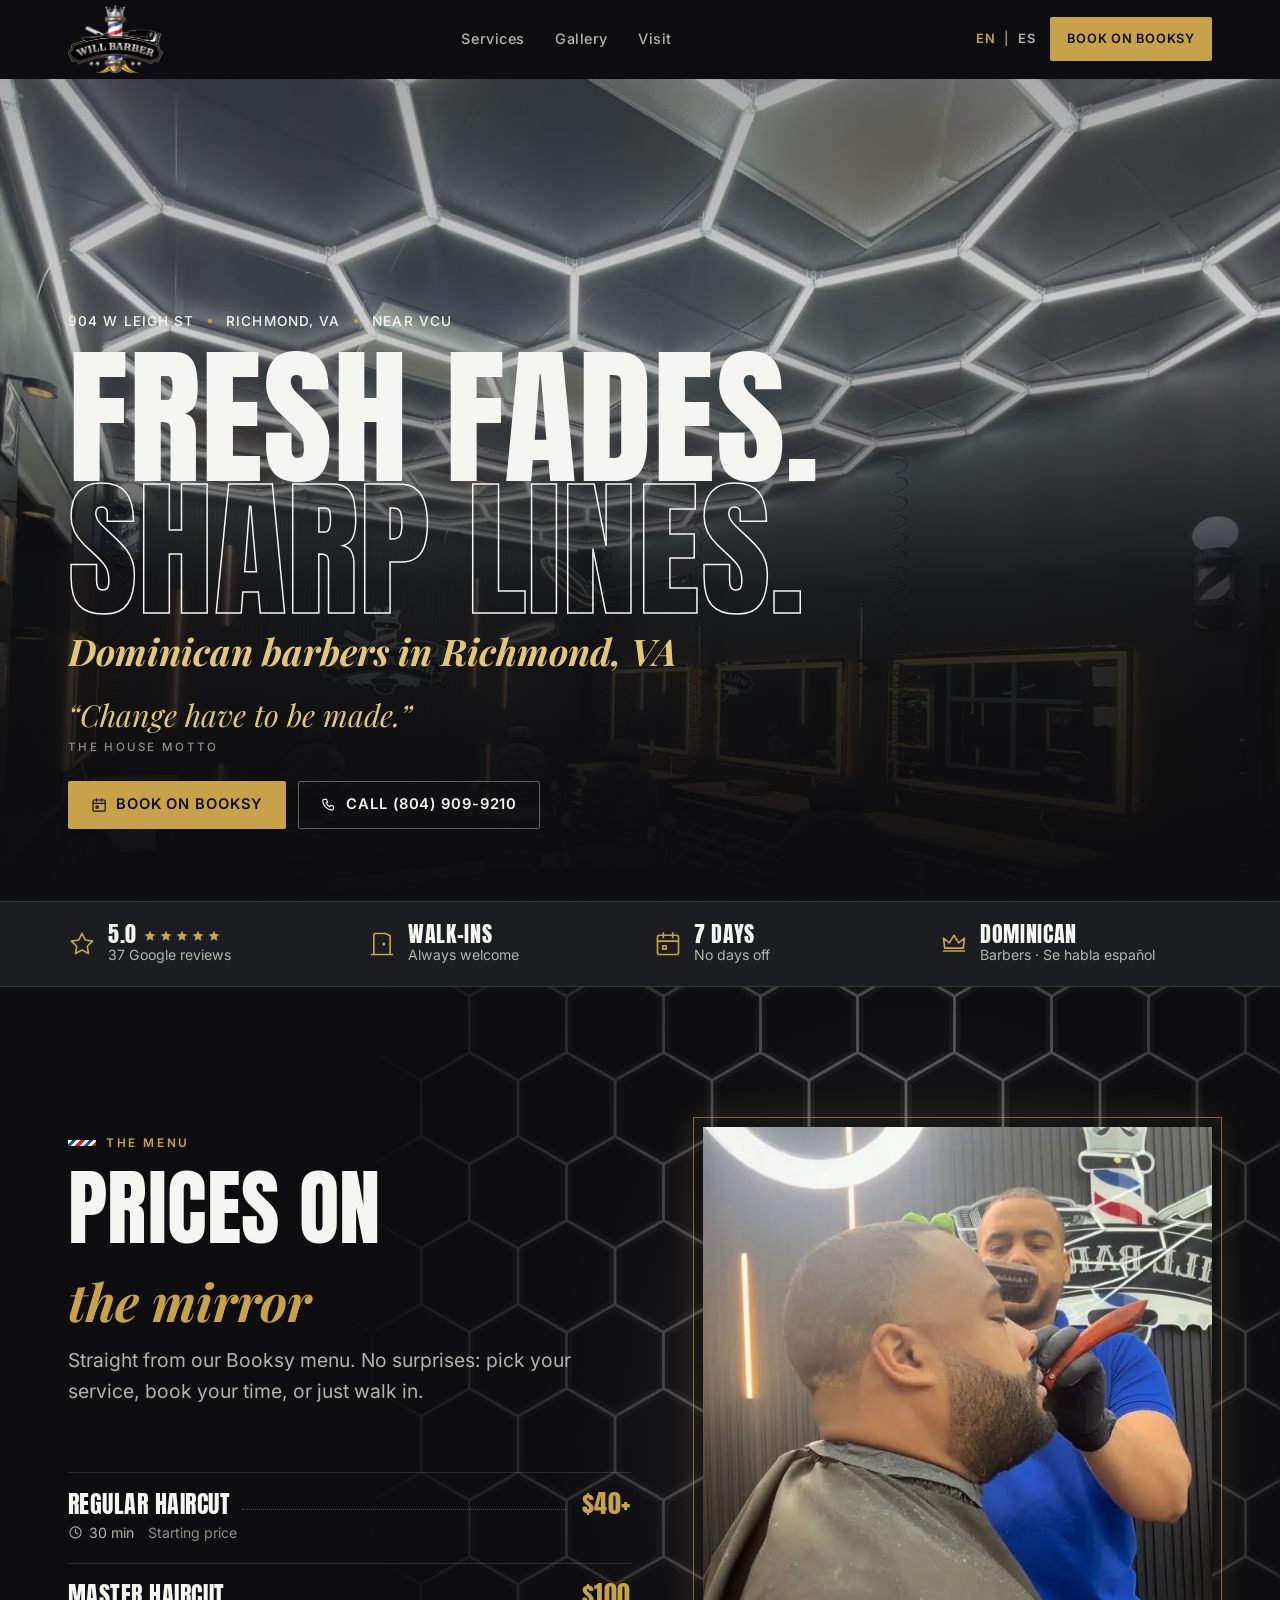
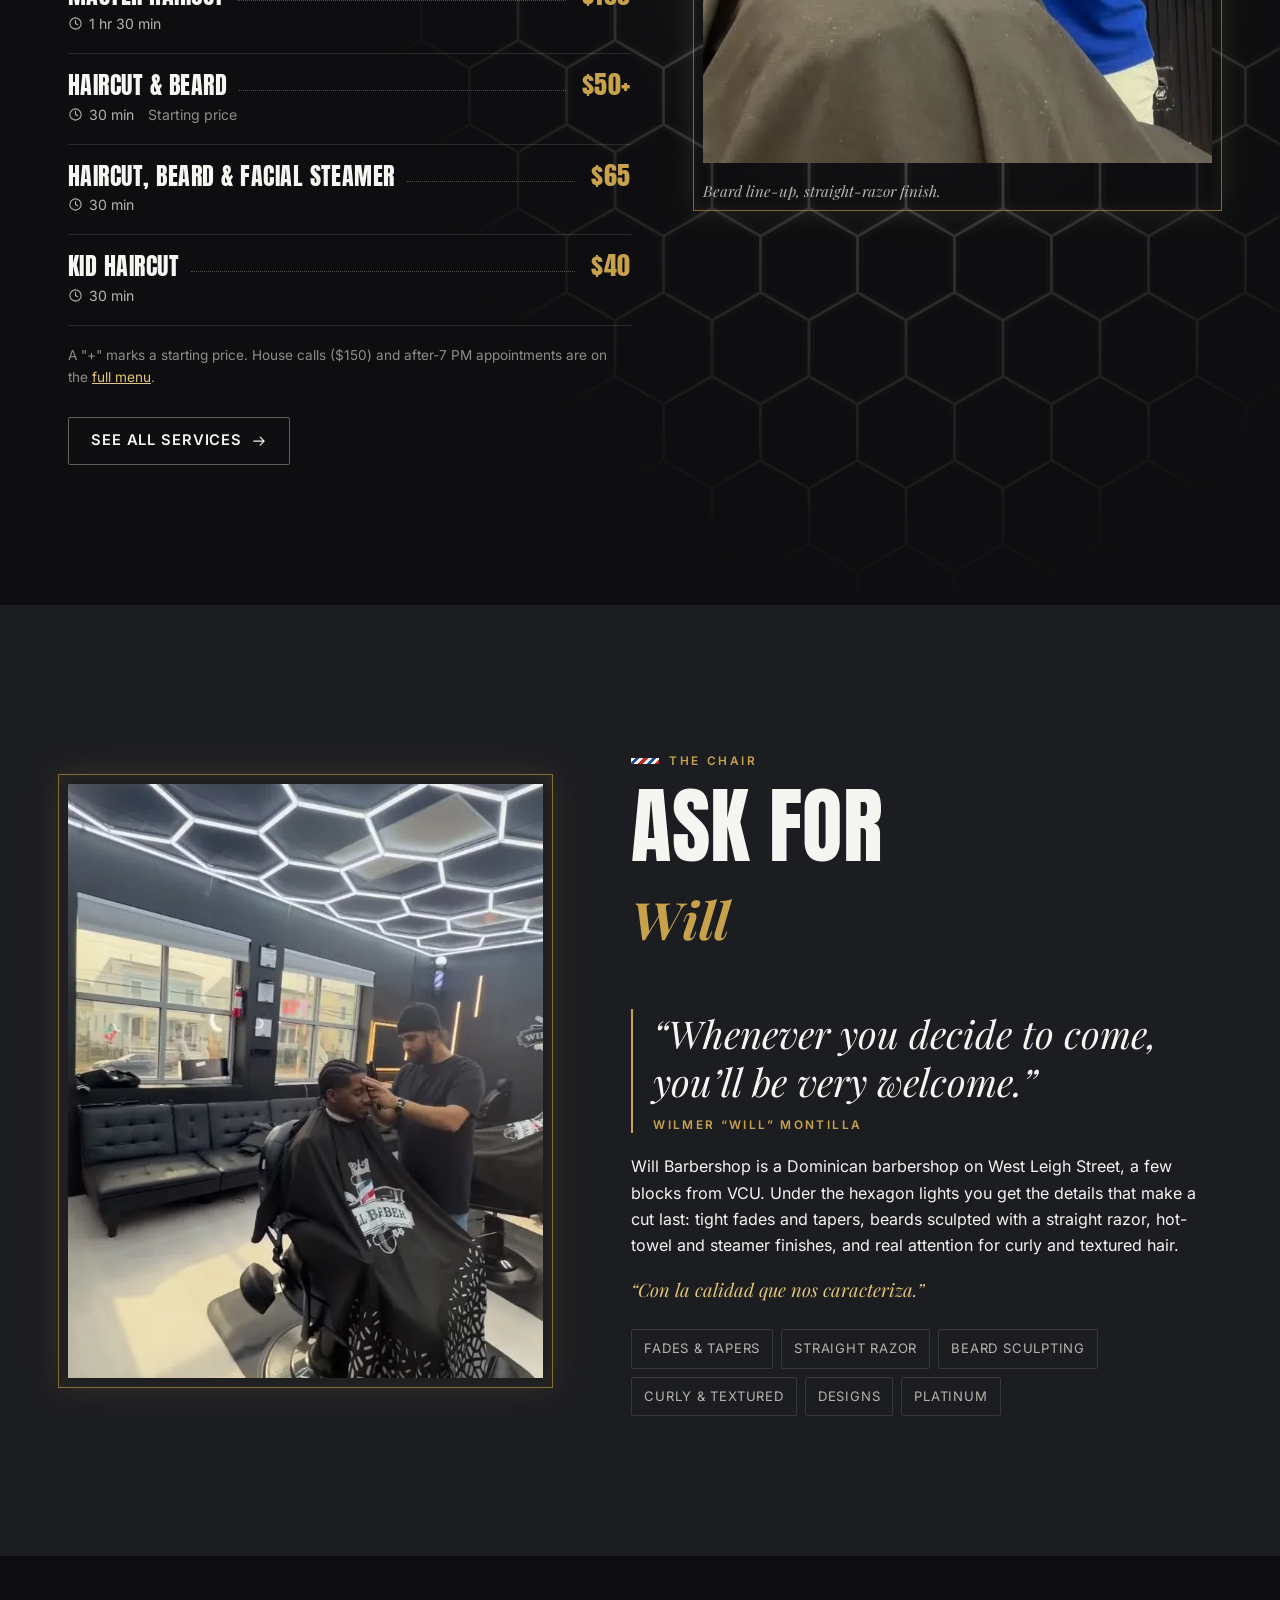
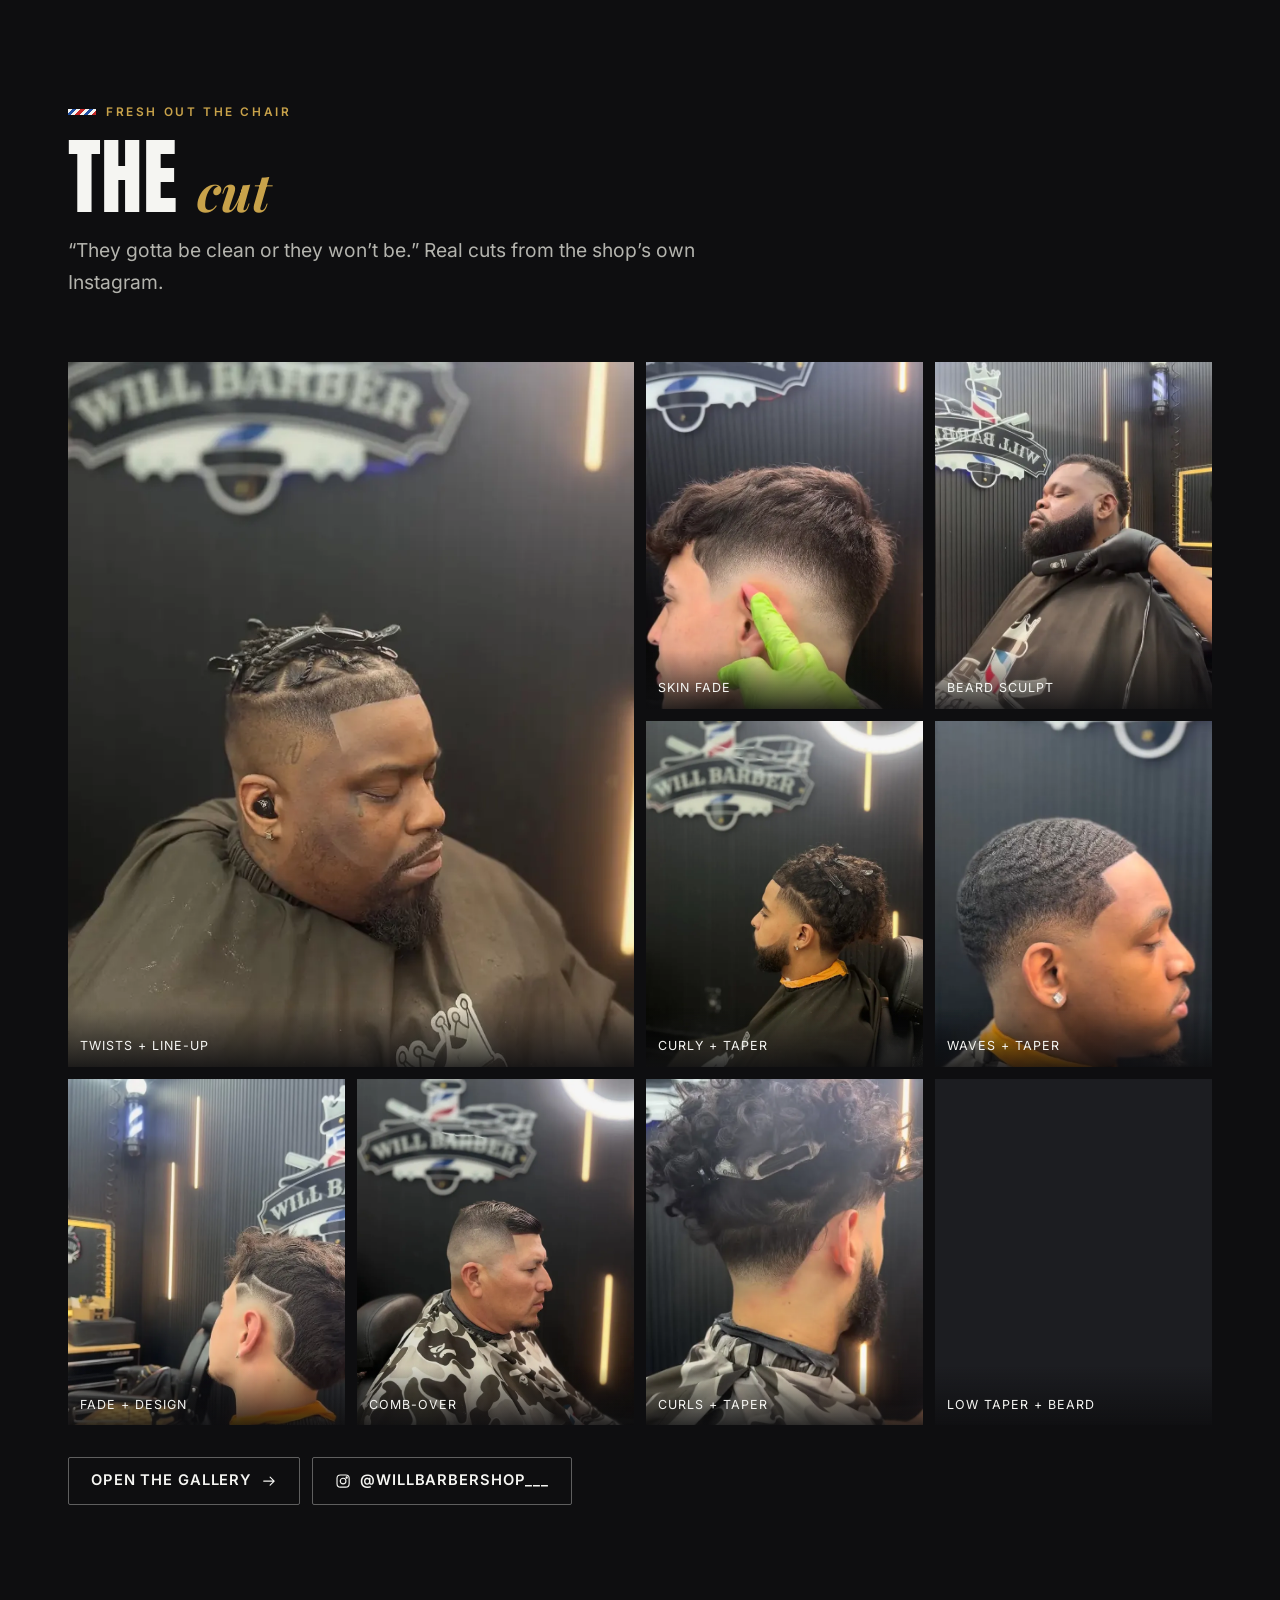
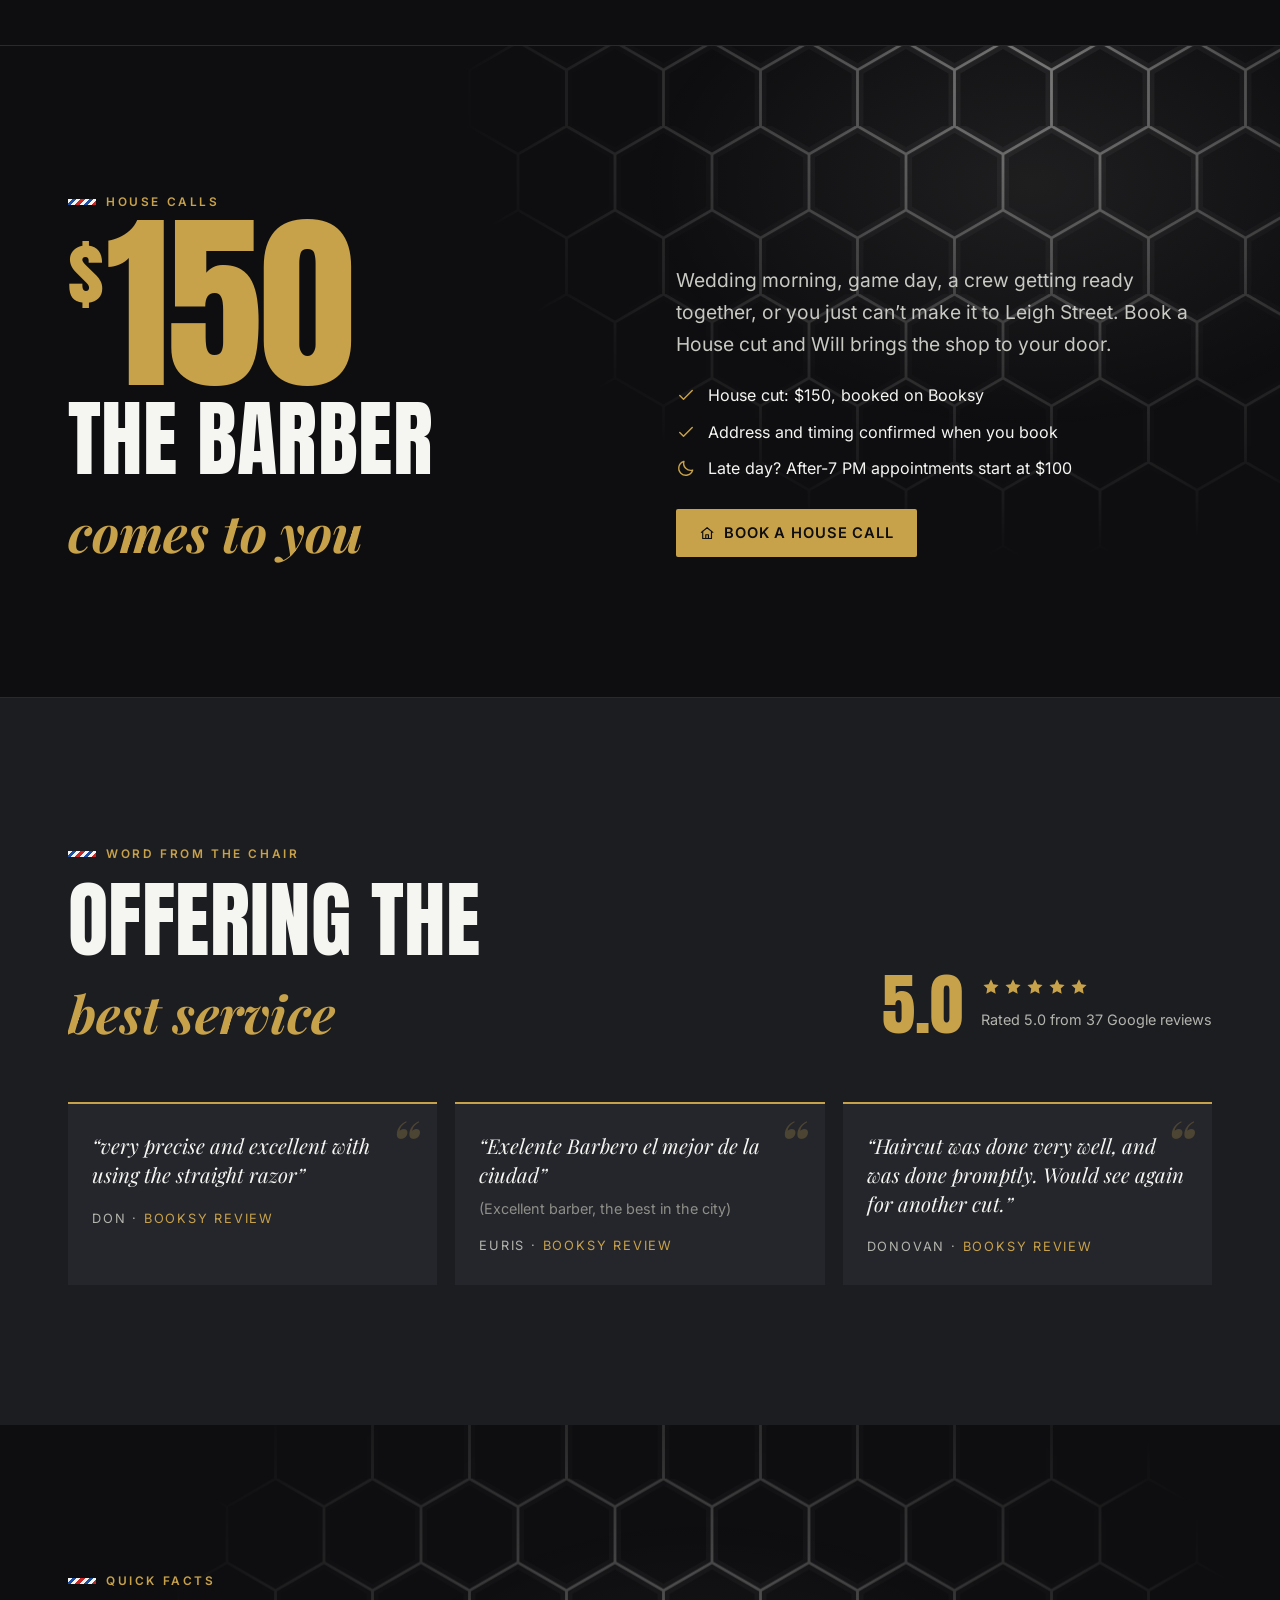
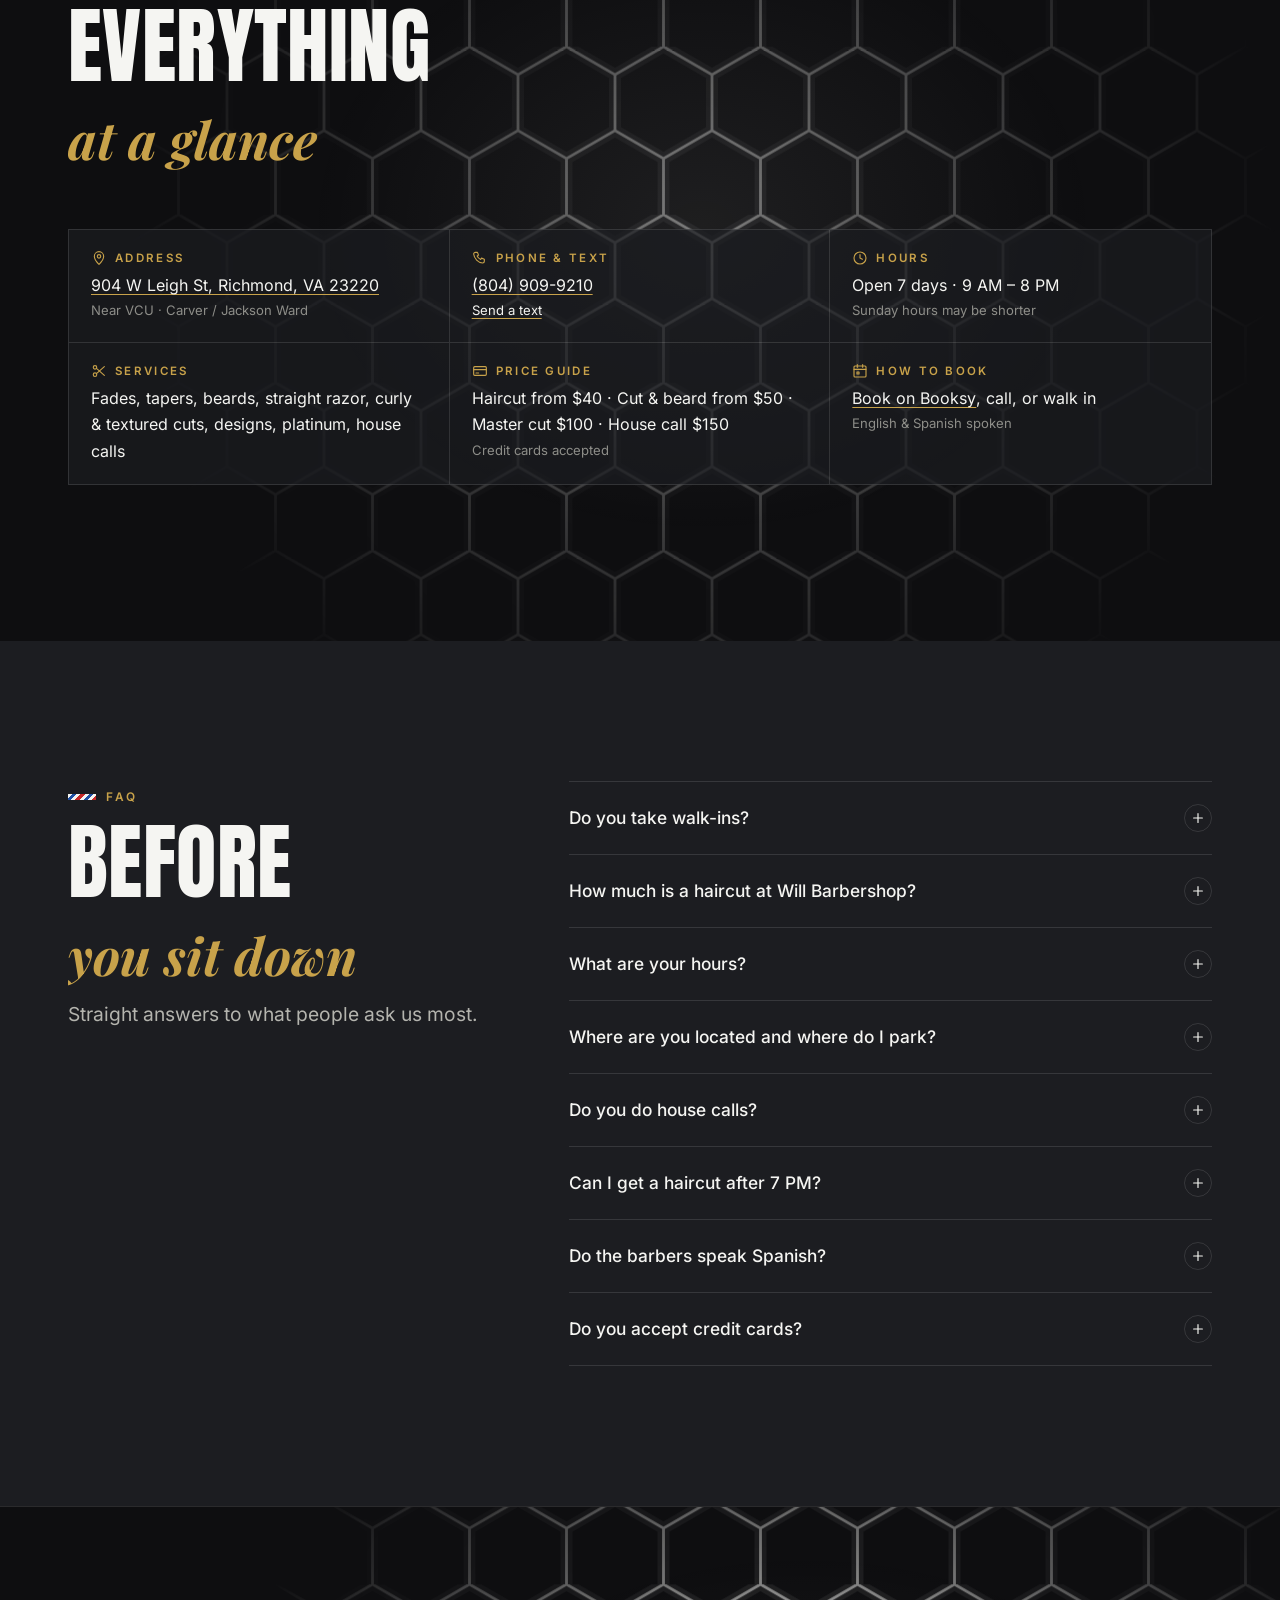
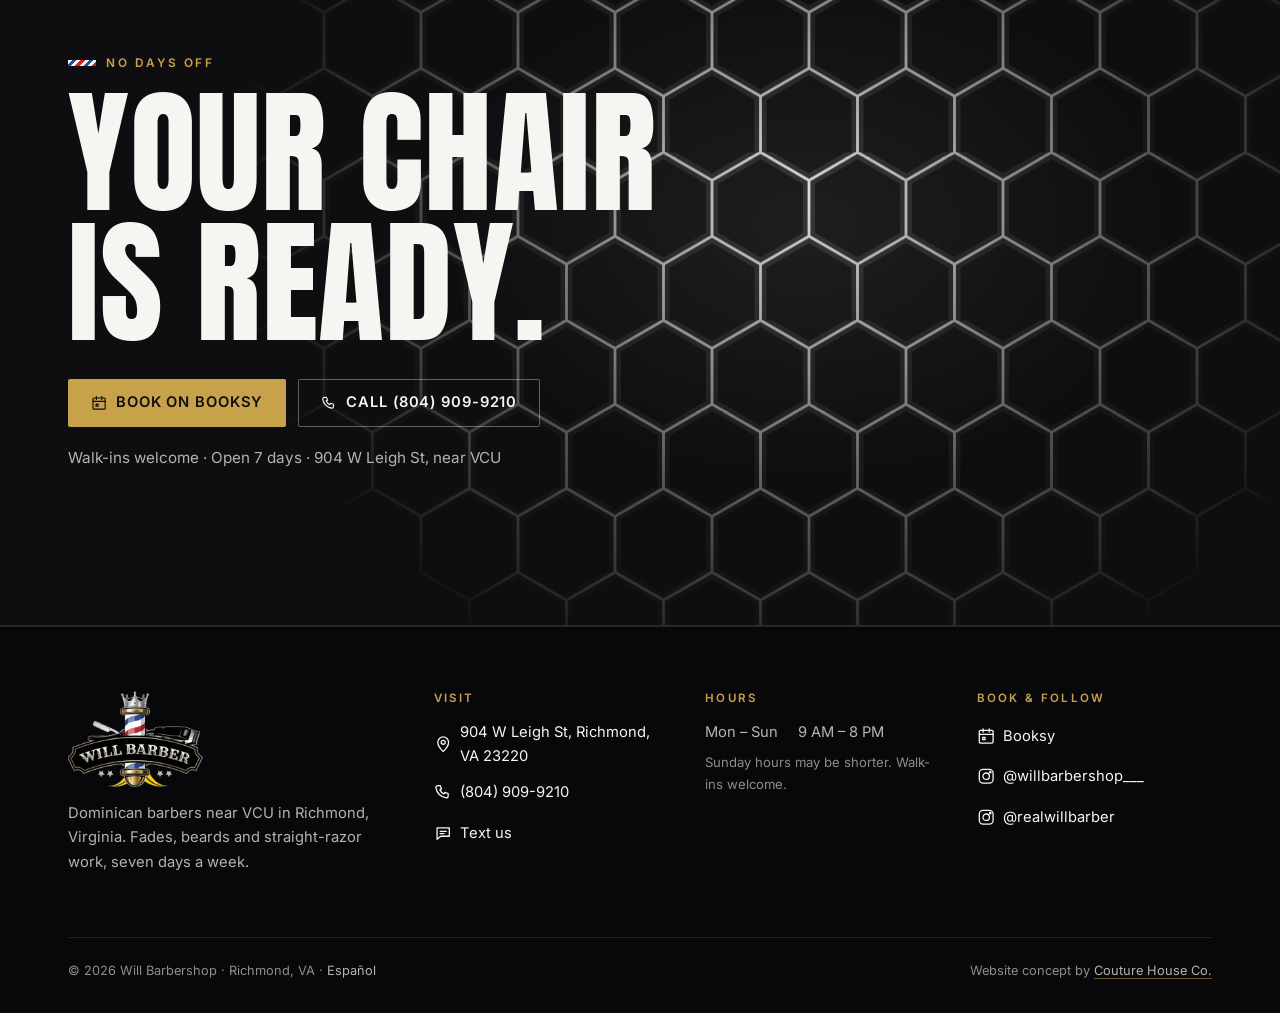
==== index.html @ 605dee24 "Initial commit: Will Barbershop bilingual static site for preview and Netlify deploy. Co-authored-by" ====
<!doctype html>
<html lang="en">
<head>
<meta charset="utf-8">
<meta name="viewport" content="width=device-width, initial-scale=1, viewport-fit=cover">
<title>Will Barbershop | Dominican Barbers, Richmond, VA</title>
<meta name="description" content="Dominican barbershop near VCU at 904 W Leigh St. Fades, beards, straight-razor shaves and house calls. Walk-ins welcome, open 7 days.">
<link rel="canonical" href="https://willbarbershoprva.com/">
<link rel="alternate" hreflang="en-US" href="https://willbarbershoprva.com/">
<link rel="alternate" hreflang="es-US" href="https://willbarbershoprva.com/es/">
<link rel="alternate" hreflang="x-default" href="https://willbarbershoprva.com/">
<meta name="theme-color" content="#0E0E10">
<meta name="robots" content="index, follow, max-image-preview:large">
<meta property="og:type" content="website">
<meta property="og:site_name" content="Will Barbershop">
<meta property="og:title" content="Will Barbershop | Dominican Barbers, Richmond, VA">
<meta property="og:description" content="Dominican barbershop near VCU at 904 W Leigh St. Fades, beards, straight-razor shaves and house calls. Walk-ins welcome, open 7 days.">
<meta property="og:url" content="https://willbarbershoprva.com/">
<meta property="og:image" content="https://willbarbershoprva.com/assets/img/og.jpg">
<meta property="og:image:width" content="1200">
<meta property="og:image:height" content="630">
<meta property="og:image:alt" content="Will Barbershop interior with hexagon LED ceiling and gold-framed mirrors, Richmond, VA">
<meta property="og:locale" content="en_US">
<meta property="og:locale:alternate" content="es_US">
<meta name="twitter:card" content="summary_large_image">
<meta name="twitter:title" content="Will Barbershop | Dominican Barbers, Richmond, VA">
<meta name="twitter:description" content="Dominican barbershop near VCU at 904 W Leigh St. Fades, beards, straight-razor shaves and house calls. Walk-ins welcome, open 7 days.">
<meta name="twitter:image" content="https://willbarbershoprva.com/assets/img/og.jpg">
<link rel="icon" href="assets/img/favicon.svg" type="image/svg+xml">
<link rel="icon" href="assets/img/favicon-32.png" sizes="32x32" type="image/png">
<link rel="apple-touch-icon" href="assets/img/apple-touch-icon.png">
<link rel="manifest" href="site.webmanifest">
<link rel="preload" href="assets/fonts/anton-latin-400-normal.woff2" as="font" type="font/woff2" crossorigin>
<link rel="preload" href="assets/fonts/inter-latin-wght-normal.woff2" as="font" type="font/woff2" crossorigin>
<link rel="stylesheet" href="assets/css/fonts.css">
<link rel="stylesheet" href="assets/css/site.css">
<script>document.documentElement.classList.add('js')</script>
<script src="assets/js/site.js" defer></script>
<script type="application/ld+json">{"@context":"https://schema.org","@type":"BarberShop","@id":"https://willbarbershoprva.com/#barbershop","name":"Will Barbershop","alternateName":["Will Barber","Will barber"],"description":"Dominican barbershop near VCU in Richmond, VA. Fades, tapers, beard sculpting, straight-razor work, curly and textured cuts, designs and platinum color. Walk-ins welcome, open 7 days.","url":"https://willbarbershoprva.com/","logo":"https://willbarbershoprva.com/assets/img/will-barber-logo.png","image":["https://willbarbershoprva.com/assets/img/og.jpg","https://willbarbershoprva.com/assets/img/shop-interior-hex-ceiling.webp"],"telephone":"+1-804-909-9210","address":{"@type":"PostalAddress","streetAddress":"904 W Leigh St","addressLocality":"Richmond","addressRegion":"VA","postalCode":"23220","addressCountry":"US"},"openingHoursSpecification":[{"@type":"OpeningHoursSpecification","dayOfWeek":["Monday","Tuesday","Wednesday","Thursday","Friday","Saturday","Sunday"],"opens":"09:00","closes":"20:00"}],"priceRange":"$40-$150","currenciesAccepted":"USD","paymentAccepted":"Cash, Credit Card","areaServed":[{"@type":"City","name":"Richmond, VA"},{"@type":"Place","name":"Virginia Commonwealth University (VCU)"},{"@type":"Place","name":"Jackson Ward"},{"@type":"Place","name":"Carver"}],"knowsLanguage":["en","es"],"founder":{"@type":"Person","name":"Wilmer Montilla","alternateName":"Will","jobTitle":"Barber","sameAs":["https://www.instagram.com/realwillbarber/"]},"employee":{"@type":"Person","name":"Wilmer Montilla","jobTitle":"Barber"},"amenityFeature":[{"@type":"LocationFeatureSpecification","name":"Walk-ins welcome","value":true},{"@type":"LocationFeatureSpecification","name":"Parking space","value":true},{"@type":"LocationFeatureSpecification","name":"Credit cards accepted","value":true},{"@type":"LocationFeatureSpecification","name":"Wheelchair accessible","value":true},{"@type":"LocationFeatureSpecification","name":"Wi-Fi","value":true},{"@type":"LocationFeatureSpecification","name":"Child-friendly","value":true}],"sameAs":["https://www.instagram.com/willbarbershop___/","https://www.instagram.com/realwillbarber/","https://booksy.com/en-us/1359508_will-barber_hair-salon_134575_richmond","https://lantern.llc/b/will-barbershop-richmond/book"],"potentialAction":{"@type":"ReserveAction","target":{"@type":"EntryPoint","urlTemplate":"https://booksy.com/en-us/1359508_will-barber_hair-salon_134575_richmond","actionPlatform":["https://schema.org/DesktopWebPlatform","https://schema.org/MobileWebPlatform"]},"result":{"@type":"Reservation","name":"Barber appointment"}},"hasOfferCatalog":{"@type":"OfferCatalog","name":"Barber services","itemListElement":[{"@type":"Offer","itemOffered":{"@type":"Service","name":"Regular haircut","description":"Fade, taper, scissor work or a classic cut, finished with a clean line-up."},"priceCurrency":"USD","priceSpecification":{"@type":"PriceSpecification","minPrice":40,"priceCurrency":"USD"}},{"@type":"Offer","itemOffered":{"@type":"Service","name":"Regular haircut & face steamer","description":"Your regular cut plus a face steamer to open up and refresh the skin."},"priceCurrency":"USD","price":50},{"@type":"Offer","itemOffered":{"@type":"Service","name":"Master haircut","description":"The long appointment: an hour and a half in the chair for detailed, unhurried work."},"priceCurrency":"USD","price":100},{"@type":"Offer","itemOffered":{"@type":"Service","name":"After 7:00 PM appointment","description":"A cut booked after 7 PM, for when the day runs late."},"priceCurrency":"USD","priceSpecification":{"@type":"PriceSpecification","minPrice":100,"priceCurrency":"USD"}},{"@type":"Offer","itemOffered":{"@type":"Service","name":"Haircut & beard","description":"Cut plus beard shaping and a sharp line-up, with straight-razor edges."},"priceCurrency":"USD","priceSpecification":{"@type":"PriceSpecification","minPrice":50,"priceCurrency":"USD"}},{"@type":"Offer","itemOffered":{"@type":"Service","name":"Haircut, beard & facial steamer","description":"The full treatment: cut, beard work and a face steamer."},"priceCurrency":"USD","price":65},{"@type":"Offer","itemOffered":{"@type":"Service","name":"Kid haircut","description":"Fades, tapers and clean cuts for the young ones."},"priceCurrency":"USD","price":40},{"@type":"Offer","itemOffered":{"@type":"Service","name":"House cut (house call)","description":"Will comes to you. Book it on Booksy and confirm the address and timing."},"priceCurrency":"USD","price":150}]},"aggregateRating":{"@type":"AggregateRating","ratingValue":"5.0","reviewCount":"37","bestRating":"5","worstRating":"1"}}</script>
<script type="application/ld+json">{"@context":"https://schema.org","@type":"WebSite","@id":"https://willbarbershoprva.com/#website","name":"Will Barbershop","url":"https://willbarbershoprva.com/","inLanguage":"en-US","publisher":{"@id":"https://willbarbershoprva.com/#barbershop"}}</script>
<script type="application/ld+json">{"@context":"https://schema.org","@type":"FAQPage","mainEntity":[{"@type":"Question","name":"Do you take walk-ins?","acceptedAnswer":{"@type":"Answer","text":"Yes. Walk-ins are welcome every day. If you want a guaranteed time, book your spot on Booksy before you come."}},{"@type":"Question","name":"How much is a haircut at Will Barbershop?","acceptedAnswer":{"@type":"Answer","text":"A regular haircut starts at $40, haircut and beard starts at $50, and the 90-minute master haircut is $100. Kid haircuts are $40."}},{"@type":"Question","name":"What are your hours?","acceptedAnswer":{"@type":"Answer","text":"We are open seven days a week, 9 AM to 8 PM. Sunday hours can be shorter, so check live availability on Booksy or call (804) 909-9210."}},{"@type":"Question","name":"Where are you located and where do I park?","acceptedAnswer":{"@type":"Answer","text":"904 W Leigh St, Richmond, VA 23220, a few blocks from VCU. The shop lists a parking space on Booksy; if it is taken, use nearby street parking and follow posted signs."}},{"@type":"Question","name":"Do you do house calls?","acceptedAnswer":{"@type":"Answer","text":"Yes. Book the \"House cut\" on Booksy ($150) and Will comes to you."}},{"@type":"Question","name":"Can I get a haircut after 7 PM?","acceptedAnswer":{"@type":"Answer","text":"Yes, by appointment. Booksy has an \"After 7:00 PM\" booking that starts at $100."}},{"@type":"Question","name":"Do the barbers speak Spanish?","acceptedAnswer":{"@type":"Answer","text":"Sí. Will Barbershop is run by Dominican barbers, and you can talk to us in English or Spanish."}},{"@type":"Question","name":"Do you accept credit cards?","acceptedAnswer":{"@type":"Answer","text":"Yes. Credit cards are accepted."}}]}</script>
</head>
<body>
<a class="skip" href="#main">Skip to content</a>
<div class="pole" aria-hidden="true"></div>
<header class="site-header">
  <nav class="wrap nav" aria-label="Main">
    <a class="brand" href="index.html" aria-label="Will Barbershop, home"><img src="assets/img/will-barber-logo-header.webp" width="391" height="279" alt="Will Barber"></a>
    <div class="nav-links"><a href="services.html">Services</a><a href="gallery.html">Gallery</a><a href="visit.html">Visit</a></div>
    <div class="nav-right">
      <div class="lang"><span aria-current="true" lang="en">EN</span><span class="sep" aria-hidden="true">|</span><a href="es/index.html" hreflang="es" lang="es" aria-label="Versión en español">ES</a></div>
      <a class="btn btn-gold btn-sm btn-book" href="https://booksy.com/en-us/1359508_will-barber_hair-salon_134575_richmond" rel="noopener" target="_blank">Book on Booksy</a>
      <button class="menu-btn" type="button" aria-expanded="false" aria-controls="mobile-menu"><span class="sr-only">Menu</span><svg class="i-open" viewBox="0 0 24 24" fill="none" stroke="currentColor" stroke-width="1.8" stroke-linecap="round" aria-hidden="true"><path d="M3.5 7h17M3.5 12h17M3.5 17h11"/></svg><svg class="i-close" viewBox="0 0 24 24" fill="none" stroke="currentColor" stroke-width="1.8" stroke-linecap="round" aria-hidden="true"><path d="M5.5 5.5l13 13M18.5 5.5l-13 13"/></svg></button>
    </div>
  </nav>
</header>
<div class="mobile-menu" id="mobile-menu" hidden>
    <a class="m-link" href="index.html" aria-current="page">Home <small lang="es">Inicio</small></a><a class="m-link" href="services.html">Services <small lang="es">Servicios</small></a><a class="m-link" href="gallery.html">Gallery <small lang="es">Galería</small></a><a class="m-link" href="visit.html">Visit <small lang="es">Visítanos</small></a>
    <a class="btn btn-gold" href="https://booksy.com/en-us/1359508_will-barber_hair-salon_134575_richmond" rel="noopener" target="_blank" style="margin-top:24px"><svg class="icon" viewBox="0 0 24 24" aria-hidden="true" focusable="false"><rect x="3" y="4.5" width="18" height="16.5" rx="1.5"/><path d="M3 9.5h18M8 2.5v4M16 2.5v4M7.5 13.5h3v3h-3z"/></svg>Book on Booksy</a>
    <p class="m-meta">904 W Leigh St, Richmond, VA 23220<br><a href="tel:+18049099210">(804) 909-9210</a> · Walk-ins welcome</p>
</div>
<main id="main">
<section class="hero" aria-labelledby="hero-title">
  <div class="hero-media"><picture><source media="(max-width: 899px)" srcset="assets/img/shop-interior-hex-ceiling-800.webp 800w, assets/img/shop-interior-hex-ceiling.webp 1440w" sizes="100vw" width="1440" height="1920"><img src="assets/img/shop-interior-hex-ceiling-wide.webp" srcset="assets/img/shop-interior-hex-ceiling-wide-800.webp 800w, assets/img/shop-interior-hex-ceiling-wide.webp 1440w" sizes="100vw" width="1440" height="1075" alt="Inside Will Barbershop: hexagon LED ceiling, black slat walls, gold-lit mirrors and leather barber chairs" fetchpriority="high" decoding="async"></picture></div>
  <div class="wrap hero-inner">
    <p class="kicker"><span>904 W Leigh St</span><span class="dot" aria-hidden="true"></span><span>Richmond, VA</span><span class="dot" aria-hidden="true"></span><span>Near VCU</span></p>
    <h1 class="h1 razor" id="hero-title"><span class="cut">Fresh fades.<span class="l2">Sharp lines.</span><span class="by">Dominican barbers in Richmond,&nbsp;VA</span></span></h1>
    <p class="quote-tag">&ldquo;Change have to be made.&rdquo;<small>The house motto</small></p>
    <div class="cta-row">
      <a class="btn btn-gold" href="https://booksy.com/en-us/1359508_will-barber_hair-salon_134575_richmond" rel="noopener" target="_blank"><svg class="icon" viewBox="0 0 24 24" aria-hidden="true" focusable="false"><rect x="3" y="4.5" width="18" height="16.5" rx="1.5"/><path d="M3 9.5h18M8 2.5v4M16 2.5v4M7.5 13.5h3v3h-3z"/></svg>Book on Booksy</a>
      <a class="btn btn-ghost" href="tel:+18049099210"><svg class="icon" viewBox="0 0 24 24" aria-hidden="true" focusable="false"><path d="M5 3.5h3.2l1.6 4.2-2.1 1.3a11 11 0 0 0 5.3 5.3l1.3-2.1 4.2 1.6V17a2.5 2.5 0 0 1-2.5 2.5A15.5 15.5 0 0 1 2.5 6 2.5 2.5 0 0 1 5 3.5z"/></svg>Call (804) 909-9210</a>
    </div>
  </div>
</section>

<section class="trust" aria-label="Highlights">
  <div class="wrap"><ul>
    <li><svg class="icon" viewBox="0 0 24 24" aria-hidden="true" focusable="false"><path d="M12 2.8l2.8 5.8 6.3.9-4.6 4.4 1.1 6.3L12 17.2l-5.6 3 1.1-6.3L2.9 9.5l6.3-.9z"/></svg><span><strong>5.0 <span class="stars" aria-hidden="true"><svg viewBox="0 0 24 24"><path d="M12 2.8l2.8 5.8 6.3.9-4.6 4.4 1.1 6.3L12 17.2l-5.6 3 1.1-6.3L2.9 9.5l6.3-.9z"/></svg><svg viewBox="0 0 24 24"><path d="M12 2.8l2.8 5.8 6.3.9-4.6 4.4 1.1 6.3L12 17.2l-5.6 3 1.1-6.3L2.9 9.5l6.3-.9z"/></svg><svg viewBox="0 0 24 24"><path d="M12 2.8l2.8 5.8 6.3.9-4.6 4.4 1.1 6.3L12 17.2l-5.6 3 1.1-6.3L2.9 9.5l6.3-.9z"/></svg><svg viewBox="0 0 24 24"><path d="M12 2.8l2.8 5.8 6.3.9-4.6 4.4 1.1 6.3L12 17.2l-5.6 3 1.1-6.3L2.9 9.5l6.3-.9z"/></svg><svg viewBox="0 0 24 24"><path d="M12 2.8l2.8 5.8 6.3.9-4.6 4.4 1.1 6.3L12 17.2l-5.6 3 1.1-6.3L2.9 9.5l6.3-.9z"/></svg></span></strong>37 Google reviews</span></li>
    <li><svg class="icon" viewBox="0 0 24 24" aria-hidden="true" focusable="false"><path d="M5 21V4a1 1 0 0 1 1-1h9l4 2v16"/><path d="M3 21h18"/><circle cx="13.5" cy="12" r=".6" fill="currentColor"/></svg><span><strong>Walk-ins</strong>Always welcome</span></li>
    <li><svg class="icon" viewBox="0 0 24 24" aria-hidden="true" focusable="false"><rect x="3" y="4.5" width="18" height="16.5" rx="1.5"/><path d="M3 9.5h18M8 2.5v4M16 2.5v4M7.5 13.5h3v3h-3z"/></svg><span><strong>7 days</strong>No days off</span></li>
    <li><svg class="icon" viewBox="0 0 24 24" aria-hidden="true" focusable="false"><path d="M3 18h18M4 15.5 3 7l5 4 4-6.5 4 6.5 5-4-1 8.5z"/></svg><span><strong>Dominican</strong>Barbers · Se habla español</span></li>
  </ul></div>
</section>

<section class="section" aria-labelledby="menu-title">
  <div class="hexfield dim" aria-hidden="true"></div>
  <div class="wrap split">
    <div>
      <div class="sec-head"><p class="eyebrow">The menu</p><h2 class="h2 razor" id="menu-title"><span class="cut">Prices on<br><em>the mirror</em></span></h2><p class="lead rise">Straight from our Booksy menu. No surprises: pick your service, book your time, or just walk in.</p></div>
      <div class="rise"><ul class="board"><li><span class="nm">Regular haircut</span><span class="pr">$40+</span><span class="meta"><span class="dur"><svg class="icon" viewBox="0 0 24 24" aria-hidden="true" focusable="false"><circle cx="12" cy="12" r="9"/><path d="M12 7v5l3.5 2"/></svg>30 min</span><span>Starting price</span></span></li><li><span class="nm">Master haircut</span><span class="pr">$100</span><span class="meta"><span class="dur"><svg class="icon" viewBox="0 0 24 24" aria-hidden="true" focusable="false"><circle cx="12" cy="12" r="9"/><path d="M12 7v5l3.5 2"/></svg>1 hr 30 min</span></span></li><li><span class="nm">Haircut & beard</span><span class="pr">$50+</span><span class="meta"><span class="dur"><svg class="icon" viewBox="0 0 24 24" aria-hidden="true" focusable="false"><circle cx="12" cy="12" r="9"/><path d="M12 7v5l3.5 2"/></svg>30 min</span><span>Starting price</span></span></li><li><span class="nm">Haircut, beard & facial steamer</span><span class="pr">$65</span><span class="meta"><span class="dur"><svg class="icon" viewBox="0 0 24 24" aria-hidden="true" focusable="false"><circle cx="12" cy="12" r="9"/><path d="M12 7v5l3.5 2"/></svg>30 min</span></span></li><li><span class="nm">Kid haircut</span><span class="pr">$40</span><span class="meta"><span class="dur"><svg class="icon" viewBox="0 0 24 24" aria-hidden="true" focusable="false"><circle cx="12" cy="12" r="9"/><path d="M12 7v5l3.5 2"/></svg>30 min</span></span></li></ul></div>
      <p class="fine">A "+" marks a starting price. House calls ($150) and after-7 PM appointments are on the <a href="services.html">full menu</a>.</p>
      <div class="cta-row" style="margin-top:28px"><a class="btn btn-ghost" href="services.html">See all services<svg class="icon" viewBox="0 0 24 24" aria-hidden="true" focusable="false"><path d="M4 12h15M13.5 6l6 6-6 6"/></svg></a></div>
    </div>
    <figure class="frame rise"><div class="ph"><img src="assets/img/beard-lineup-trimmer.webp" width="640" height="1023" alt="Will Barbershop barber lining up a client’s beard with a trimmer" loading="lazy" decoding="async"></div><figcaption>Beard line-up, straight-razor finish.</figcaption></figure>
  </div>
</section>

<section class="section section-alt" aria-labelledby="chair-title">
  <div class="wrap about-grid">
    <figure class="frame rise"><div class="ph"><img src="assets/img/barber-at-work-window.webp" width="640" height="1023" alt="Barber working on a client’s braids and line-up at a Will Barbershop chair by the front window" loading="lazy" decoding="async"></div></figure>
    <div>
      <div class="sec-head"><p class="eyebrow">The chair</p><h2 class="h2 razor" id="chair-title"><span class="cut">Ask for<br><em>Will</em></span></h2></div>
      <blockquote class="pull rise"><p style="margin:0">“Whenever you decide to come, you’ll be very welcome.”</p><cite>Wilmer “Will” Montilla</cite></blockquote>
      <p class="rise">Will Barbershop is a Dominican barbershop on West Leigh Street, a few blocks from VCU. Under the hexagon lights you get the details that make a cut last: tight fades and tapers, beards sculpted with a straight razor, hot-towel and steamer finishes, and real attention for curly and textured hair.</p>
      <p class="rise" lang="es" style="color:var(--gold-2);font-family:var(--serif);font-style:italic;font-size:1.15rem">“Con la calidad que nos caracteriza.”</p>
      <ul class="chips rise">
        <li>Fades & tapers</li><li>Straight razor</li><li>Beard sculpting</li><li>Curly & textured</li><li>Designs</li><li>Platinum</li>
      </ul>
    </div>
  </div>
</section>

<section class="section" aria-labelledby="gal-title">
  <div class="wrap">
    <div class="sec-head"><p class="eyebrow">Fresh out the chair</p><h2 class="h2 razor" id="gal-title"><span class="cut">The <em>cut</em></span></h2><p class="lead rise">“They gotta be clean or they won’t be.” Real cuts from the shop’s own Instagram.</p></div>
    <div class="mosaic"><figure class="sharpen big"><img src="assets/img/twists-lineup-beard.webp" srcset="assets/img/twists-lineup-beard-800.webp 800w, assets/img/twists-lineup-beard.webp 1440w" sizes="(min-width: 900px) 50vw, 50vw" width="1440" height="1728" alt="Twists with a razor-sharp line-up and beard" loading="lazy" decoding="async"><figcaption>Twists + line-up</figcaption></figure><figure class="sharpen "><img src="assets/img/skin-fade-detail.webp" width="640" height="966" alt="Close-up of a skin fade blended above the ear" loading="lazy" decoding="async"><figcaption>Skin fade</figcaption></figure><figure class="sharpen "><img src="assets/img/beard-sculpt-full.webp" width="640" height="1022" alt="Full beard sculpted and lined up in the chair" loading="lazy" decoding="async"><figcaption>Beard sculpt</figcaption></figure><figure class="sharpen "><img src="assets/img/curly-mid-taper-side.webp" srcset="assets/img/curly-mid-taper-side-800.webp 800w, assets/img/curly-mid-taper-side.webp 1440w" sizes="(min-width: 900px) 25vw, 50vw" width="1440" height="1767" alt="Curly top with a mid taper and clean edges, side view" loading="lazy" decoding="async"><figcaption>Curly + taper</figcaption></figure><figure class="sharpen "><img src="assets/img/waves-taper-lineup.webp" width="640" height="999" alt="360 waves with a low taper and sharp line-up" loading="lazy" decoding="async"><figcaption>Waves + taper</figcaption></figure><figure class="sharpen "><img src="assets/img/fade-with-design.webp" width="640" height="909" alt="Skin fade with a shaved design" loading="lazy" decoding="async"><figcaption>Fade + design</figcaption></figure><figure class="sharpen "><img src="assets/img/comb-over-skin-fade.webp" srcset="assets/img/comb-over-skin-fade-800.webp 800w, assets/img/comb-over-skin-fade.webp 1440w" sizes="(min-width: 900px) 25vw, 50vw" width="1440" height="1767" alt="Comb-over with a skin fade and hard part" loading="lazy" decoding="async"><figcaption>Comb-over</figcaption></figure><figure class="sharpen "><img src="assets/img/curly-top-taper-nape.webp" width="640" height="1022" alt="Loose curly top with a tapered nape, back view" loading="lazy" decoding="async"><figcaption>Curls + taper</figcaption></figure><figure class="sharpen "><img src="assets/img/low-taper-beard-profile.webp" srcset="assets/img/low-taper-beard-profile-800.webp 800w, assets/img/low-taper-beard-profile.webp 1440w" sizes="(min-width: 900px) 25vw, 50vw" width="1440" height="1728" alt="Low taper with a lined-up beard, profile view" loading="lazy" decoding="async"><figcaption>Low taper + beard</figcaption></figure></div>
    <div class="cta-row" style="margin-top:32px"><a class="btn btn-ghost" href="gallery.html">Open the gallery<svg class="icon" viewBox="0 0 24 24" aria-hidden="true" focusable="false"><path d="M4 12h15M13.5 6l6 6-6 6"/></svg></a><a class="btn btn-ghost" href="https://www.instagram.com/willbarbershop___/" rel="noopener" target="_blank"><svg class="icon" viewBox="0 0 24 24" aria-hidden="true" focusable="false"><rect x="3" y="3" width="18" height="18" rx="5"/><circle cx="12" cy="12" r="4.2"/><circle cx="17.3" cy="6.7" r=".9" fill="currentColor"/></svg>@willbarbershop___</a></div>
  </div>
</section>

<section class="section band" aria-labelledby="house-title">
  <div class="hexfield dim" aria-hidden="true"></div>
  <div class="wrap band-grid">
    <div>
      <p class="eyebrow">House calls</p>
      <p class="price-xl rise" aria-hidden="true"><sup>$</sup>150</p>
      <h2 class="h2 razor" id="house-title"><span class="cut">The barber<br><em>comes to you</em></span></h2>
    </div>
    <div class="rise">
      <p class="lead">Wedding morning, game day, a crew getting ready together, or you just can’t make it to Leigh Street. Book a House cut and Will brings the shop to your door.</p>
      <ul class="ticks">
        <li><svg class="icon" viewBox="0 0 24 24" aria-hidden="true" focusable="false"><path d="M4.5 12.5l4.5 4.5L19.5 6.5"/></svg><span>House cut: $150, booked on Booksy</span></li>
        <li><svg class="icon" viewBox="0 0 24 24" aria-hidden="true" focusable="false"><path d="M4.5 12.5l4.5 4.5L19.5 6.5"/></svg><span>Address and timing confirmed when you book</span></li>
        <li><svg class="icon" viewBox="0 0 24 24" aria-hidden="true" focusable="false"><path d="M20 14.5A8.5 8.5 0 0 1 9.5 4a8.5 8.5 0 1 0 10.5 10.5z"/></svg><span>Late day? After-7 PM appointments start at $100</span></li>
      </ul>
      <a class="btn btn-gold" href="https://booksy.com/en-us/1359508_will-barber_hair-salon_134575_richmond" rel="noopener" target="_blank"><svg class="icon" viewBox="0 0 24 24" aria-hidden="true" focusable="false"><path d="M3.5 11 12 4l8.5 7"/><path d="M5.5 9.5V20h13V9.5M10 20v-5.5h4V20"/></svg>Book a house call</a>
    </div>
  </div>
</section>

<section class="section section-alt" aria-labelledby="rev-title">
  <div class="wrap">
    <div class="rev-top"><div class="sec-head"><p class="eyebrow">Word from the chair</p><h2 class="h2 razor" id="rev-title"><span class="cut">Offering the<br><em>best service</em></span></h2></div>
    <div class="rating-big rise"><b>5.0</b><div><span class="stars" aria-hidden="true"><svg viewBox="0 0 24 24"><path d="M12 2.8l2.8 5.8 6.3.9-4.6 4.4 1.1 6.3L12 17.2l-5.6 3 1.1-6.3L2.9 9.5l6.3-.9z"/></svg><svg viewBox="0 0 24 24"><path d="M12 2.8l2.8 5.8 6.3.9-4.6 4.4 1.1 6.3L12 17.2l-5.6 3 1.1-6.3L2.9 9.5l6.3-.9z"/></svg><svg viewBox="0 0 24 24"><path d="M12 2.8l2.8 5.8 6.3.9-4.6 4.4 1.1 6.3L12 17.2l-5.6 3 1.1-6.3L2.9 9.5l6.3-.9z"/></svg><svg viewBox="0 0 24 24"><path d="M12 2.8l2.8 5.8 6.3.9-4.6 4.4 1.1 6.3L12 17.2l-5.6 3 1.1-6.3L2.9 9.5l6.3-.9z"/></svg><svg viewBox="0 0 24 24"><path d="M12 2.8l2.8 5.8 6.3.9-4.6 4.4 1.1 6.3L12 17.2l-5.6 3 1.1-6.3L2.9 9.5l6.3-.9z"/></svg></span><p>Rated 5.0 from 37 Google reviews</p></div></div></div>
    <div class="reviews"><figure class="review rise"><span class="qm" aria-hidden="true">&ldquo;</span><blockquote><p style="margin:0" lang="en">&ldquo;very precise and excellent with using the straight razor&rdquo;</p></blockquote><figcaption>Don · <span>Booksy review</span></figcaption></figure><figure class="review rise"><span class="qm" aria-hidden="true">&ldquo;</span><blockquote><p style="margin:0" lang="es">&ldquo;Exelente Barbero el mejor de la ciudad&rdquo;</p><p style="margin:10px 0 0;font:400 .9rem var(--sans);color:var(--dim)">(Excellent barber, the best in the city)</p></blockquote><figcaption>Euris · <span>Booksy review</span></figcaption></figure><figure class="review rise"><span class="qm" aria-hidden="true">&ldquo;</span><blockquote><p style="margin:0" lang="en">&ldquo;Haircut was done very well, and was done promptly. Would see again for another cut.&rdquo;</p></blockquote><figcaption>Donovan · <span>Booksy review</span></figcaption></figure></div>
  </div>
</section>

<section class="section" aria-labelledby="facts-title">
  <div class="hexfield dim" aria-hidden="true"></div>
  <div class="wrap">
    <div class="sec-head"><p class="eyebrow">Quick facts</p><h2 class="h2 razor" id="facts-title"><span class="cut">Everything<br><em>at a glance</em></span></h2></div>
    <dl class="facts rise">
  <div><dt><svg class="icon" viewBox="0 0 24 24" aria-hidden="true" focusable="false"><path d="M12 21.5s-7-6.3-7-12a7 7 0 0 1 14 0c0 5.7-7 12-7 12z"/><circle cx="12" cy="9.5" r="2.6"/></svg>Address</dt><dd><a href="https://www.google.com/maps/search/?api=1&query=Will+Barbershop+904+W+Leigh+St+Richmond+VA+23220" rel="noopener" target="_blank">904 W Leigh St, Richmond, VA 23220</a><small>Near VCU · Carver / Jackson Ward</small></dd></div>
  <div><dt><svg class="icon" viewBox="0 0 24 24" aria-hidden="true" focusable="false"><path d="M5 3.5h3.2l1.6 4.2-2.1 1.3a11 11 0 0 0 5.3 5.3l1.3-2.1 4.2 1.6V17a2.5 2.5 0 0 1-2.5 2.5A15.5 15.5 0 0 1 2.5 6 2.5 2.5 0 0 1 5 3.5z"/></svg>Phone & text</dt><dd><a href="tel:+18049099210">(804) 909-9210</a><small><a href="sms:+18049099210">Send a text</a></small></dd></div>
  <div><dt><svg class="icon" viewBox="0 0 24 24" aria-hidden="true" focusable="false"><circle cx="12" cy="12" r="9"/><path d="M12 7v5l3.5 2"/></svg>Hours</dt><dd>Open 7 days · 9 AM – 8 PM<small>Sunday hours may be shorter</small></dd></div>
  <div><dt><svg class="icon" viewBox="0 0 24 24" aria-hidden="true" focusable="false"><circle cx="6" cy="6.5" r="2.6"/><circle cx="6" cy="17.5" r="2.6"/><path d="M8.2 8 20 18.5M8.2 16 20 5.5"/></svg>Services</dt><dd>Fades, tapers, beards, straight razor, curly & textured cuts, designs, platinum, house calls</dd></div>
  <div><dt><svg class="icon" viewBox="0 0 24 24" aria-hidden="true" focusable="false"><rect x="2.5" y="5.5" width="19" height="13" rx="1.5"/><path d="M2.5 10h19M6 15h4"/></svg>Price guide</dt><dd>Haircut from $40 · Cut & beard from $50 · Master cut $100 · House call $150<small>Credit cards accepted</small></dd></div>
  <div><dt><svg class="icon" viewBox="0 0 24 24" aria-hidden="true" focusable="false"><rect x="3" y="4.5" width="18" height="16.5" rx="1.5"/><path d="M3 9.5h18M8 2.5v4M16 2.5v4M7.5 13.5h3v3h-3z"/></svg>How to book</dt><dd><a href="https://booksy.com/en-us/1359508_will-barber_hair-salon_134575_richmond" rel="noopener" target="_blank">Book on Booksy</a>, call, or walk in<small>English & Spanish spoken</small></dd></div>
</dl>
  </div>
</section>

<section class="section section-alt" aria-labelledby="faq-title">
  <div class="wrap faq-wrap">
    <div class="sec-head"><p class="eyebrow">FAQ</p><h2 class="h2 razor" id="faq-title"><span class="cut">Before<br><em>you sit down</em></span></h2><p class="lead rise">Straight answers to what people ask us most.</p></div>
    <div class="faq"><details><summary>Do you take walk-ins?<span class="pm" aria-hidden="true"><svg viewBox="0 0 24 24" fill="none" stroke="currentColor" stroke-width="2" stroke-linecap="round"><path d="M12 4.5v15M4.5 12h15"/></svg></span></summary><p>Yes. Walk-ins are welcome every day. If you want a guaranteed time, book your spot on Booksy before you come.</p></details><details><summary>How much is a haircut at Will Barbershop?<span class="pm" aria-hidden="true"><svg viewBox="0 0 24 24" fill="none" stroke="currentColor" stroke-width="2" stroke-linecap="round"><path d="M12 4.5v15M4.5 12h15"/></svg></span></summary><p>A regular haircut starts at $40, haircut and beard starts at $50, and the 90-minute master haircut is $100. Kid haircuts are $40.</p></details><details><summary>What are your hours?<span class="pm" aria-hidden="true"><svg viewBox="0 0 24 24" fill="none" stroke="currentColor" stroke-width="2" stroke-linecap="round"><path d="M12 4.5v15M4.5 12h15"/></svg></span></summary><p>We are open seven days a week, 9 AM to 8 PM. Sunday hours can be shorter, so check live availability on Booksy or call (804) 909-9210.</p></details><details><summary>Where are you located and where do I park?<span class="pm" aria-hidden="true"><svg viewBox="0 0 24 24" fill="none" stroke="currentColor" stroke-width="2" stroke-linecap="round"><path d="M12 4.5v15M4.5 12h15"/></svg></span></summary><p>904 W Leigh St, Richmond, VA 23220, a few blocks from VCU. The shop lists a parking space on Booksy; if it is taken, use nearby street parking and follow posted signs.</p></details><details><summary>Do you do house calls?<span class="pm" aria-hidden="true"><svg viewBox="0 0 24 24" fill="none" stroke="currentColor" stroke-width="2" stroke-linecap="round"><path d="M12 4.5v15M4.5 12h15"/></svg></span></summary><p>Yes. Book the "House cut" on Booksy ($150) and Will comes to you.</p></details><details><summary>Can I get a haircut after 7 PM?<span class="pm" aria-hidden="true"><svg viewBox="0 0 24 24" fill="none" stroke="currentColor" stroke-width="2" stroke-linecap="round"><path d="M12 4.5v15M4.5 12h15"/></svg></span></summary><p>Yes, by appointment. Booksy has an "After 7:00 PM" booking that starts at $100.</p></details><details><summary>Do the barbers speak Spanish?<span class="pm" aria-hidden="true"><svg viewBox="0 0 24 24" fill="none" stroke="currentColor" stroke-width="2" stroke-linecap="round"><path d="M12 4.5v15M4.5 12h15"/></svg></span></summary><p>Sí. Will Barbershop is run by Dominican barbers, and you can talk to us in English or Spanish.</p></details><details><summary>Do you accept credit cards?<span class="pm" aria-hidden="true"><svg viewBox="0 0 24 24" fill="none" stroke="currentColor" stroke-width="2" stroke-linecap="round"><path d="M12 4.5v15M4.5 12h15"/></svg></span></summary><p>Yes. Credit cards are accepted.</p></details></div>
  </div>
</section>

<section class="section band cta-final" aria-labelledby="cta-title">
  <div class="hexfield " aria-hidden="true"></div>
  <div class="wrap">
    <p class="eyebrow">No days off</p>
    <h2 class="h2 razor" id="cta-title"><span class="cut">Your chair<br>is ready.</span></h2>
    <div class="cta-row rise">
      <a class="btn btn-gold" href="https://booksy.com/en-us/1359508_will-barber_hair-salon_134575_richmond" rel="noopener" target="_blank"><svg class="icon" viewBox="0 0 24 24" aria-hidden="true" focusable="false"><rect x="3" y="4.5" width="18" height="16.5" rx="1.5"/><path d="M3 9.5h18M8 2.5v4M16 2.5v4M7.5 13.5h3v3h-3z"/></svg>Book on Booksy</a>
      <a class="btn btn-ghost" href="tel:+18049099210"><svg class="icon" viewBox="0 0 24 24" aria-hidden="true" focusable="false"><path d="M5 3.5h3.2l1.6 4.2-2.1 1.3a11 11 0 0 0 5.3 5.3l1.3-2.1 4.2 1.6V17a2.5 2.5 0 0 1-2.5 2.5A15.5 15.5 0 0 1 2.5 6 2.5 2.5 0 0 1 5 3.5z"/></svg>Call (804) 909-9210</a>
    </div>
    <p class="note rise">Walk-ins welcome · Open 7 days · 904 W Leigh St, near VCU</p>
  </div>
</section>
</main>
<footer class="site-footer">
  <div class="wrap">
    <div class="foot-grid">
      <div class="foot-brand">
        <a class="brand" href="index.html" aria-label="Will Barbershop, home"><img src="assets/img/will-barber-logo-header.webp" width="391" height="279" alt="Will Barber"></a>
        <p>Dominican barbers near VCU in Richmond, Virginia. Fades, beards and straight-razor work, seven days a week.</p>
      </div>
      <div>
        <h2>Visit</h2>
        <ul>
          <li><a href="https://www.google.com/maps/search/?api=1&query=Will+Barbershop+904+W+Leigh+St+Richmond+VA+23220" rel="noopener" target="_blank"><svg class="icon" viewBox="0 0 24 24" aria-hidden="true" focusable="false"><path d="M12 21.5s-7-6.3-7-12a7 7 0 0 1 14 0c0 5.7-7 12-7 12z"/><circle cx="12" cy="9.5" r="2.6"/></svg>904 W Leigh St, Richmond, VA 23220</a></li>
          <li><a href="tel:+18049099210"><svg class="icon" viewBox="0 0 24 24" aria-hidden="true" focusable="false"><path d="M5 3.5h3.2l1.6 4.2-2.1 1.3a11 11 0 0 0 5.3 5.3l1.3-2.1 4.2 1.6V17a2.5 2.5 0 0 1-2.5 2.5A15.5 15.5 0 0 1 2.5 6 2.5 2.5 0 0 1 5 3.5z"/></svg>(804) 909-9210</a></li>
          <li><a href="sms:+18049099210"><svg class="icon" viewBox="0 0 24 24" aria-hidden="true" focusable="false"><path d="M4 5h16v11H9l-5 4z"/><path d="M8 9.5h8M8 12.5h5"/></svg>Text us</a></li>
        </ul>
      </div>
      <div>
        <h2>Hours</h2>
        <div class="foot-hours"><span>Mon – Sun</span><span>9 AM – 8 PM</span></div>
        <p style="margin-top:8px;font-size:.82rem;color:var(--dim)">Sunday hours may be shorter. Walk-ins welcome.</p>
      </div>
      <div>
        <h2>Book & follow</h2>
        <ul>
          <li><a href="https://booksy.com/en-us/1359508_will-barber_hair-salon_134575_richmond" rel="noopener" target="_blank"><svg class="icon" viewBox="0 0 24 24" aria-hidden="true" focusable="false"><rect x="3" y="4.5" width="18" height="16.5" rx="1.5"/><path d="M3 9.5h18M8 2.5v4M16 2.5v4M7.5 13.5h3v3h-3z"/></svg>Booksy</a></li>
          <li><a href="https://www.instagram.com/willbarbershop___/" rel="noopener" target="_blank"><svg class="icon" viewBox="0 0 24 24" aria-hidden="true" focusable="false"><rect x="3" y="3" width="18" height="18" rx="5"/><circle cx="12" cy="12" r="4.2"/><circle cx="17.3" cy="6.7" r=".9" fill="currentColor"/></svg>@willbarbershop___</a></li>
          <li><a href="https://www.instagram.com/realwillbarber/" rel="noopener" target="_blank"><svg class="icon" viewBox="0 0 24 24" aria-hidden="true" focusable="false"><rect x="3" y="3" width="18" height="18" rx="5"/><circle cx="12" cy="12" r="4.2"/><circle cx="17.3" cy="6.7" r=".9" fill="currentColor"/></svg>@realwillbarber</a></li>
        </ul>
      </div>
    </div>
    <div class="foot-bottom">
      <span>&copy; 2026 Will Barbershop · Richmond, VA · <a href="es/index.html" hreflang="es">Español</a></span>
      <span class="credit">Website concept by <a href="https://couturehouse.co" rel="noopener" target="_blank">Couture House Co.</a></span>
    </div>
  </div>
</footer>
<div class="actionbar">
  <a class="btn btn-ghost" href="tel:+18049099210"><svg class="icon" viewBox="0 0 24 24" aria-hidden="true" focusable="false"><path d="M5 3.5h3.2l1.6 4.2-2.1 1.3a11 11 0 0 0 5.3 5.3l1.3-2.1 4.2 1.6V17a2.5 2.5 0 0 1-2.5 2.5A15.5 15.5 0 0 1 2.5 6 2.5 2.5 0 0 1 5 3.5z"/></svg>Call</a>
  <a class="btn btn-gold" href="https://booksy.com/en-us/1359508_will-barber_hair-salon_134575_richmond" rel="noopener" target="_blank"><svg class="icon" viewBox="0 0 24 24" aria-hidden="true" focusable="false"><rect x="3" y="4.5" width="18" height="16.5" rx="1.5"/><path d="M3 9.5h18M8 2.5v4M16 2.5v4M7.5 13.5h3v3h-3z"/></svg>Book on Booksy</a>
</div>
</body>
</html>
---- assets/css/fonts.css ----
/* Self-hosted fonts (Fontsource, SIL Open Font License) */
@font-face{font-family:"Anton";font-style:normal;font-weight:400;font-display:swap;src:url("../fonts/anton-latin-400-normal.woff2") format("woff2")}
@font-face{font-family:"Playfair Display";font-style:italic;font-weight:400;font-display:swap;src:url("../fonts/playfair-display-latin-400-italic.woff2") format("woff2")}
@font-face{font-family:"Playfair Display";font-style:italic;font-weight:700;font-display:swap;src:url("../fonts/playfair-display-latin-700-italic.woff2") format("woff2")}
@font-face{font-family:"Inter";font-style:normal;font-weight:100 900;font-display:swap;src:url("../fonts/inter-latin-wght-normal.woff2") format("woff2-variations"),url("../fonts/inter-latin-wght-normal.woff2") format("woff2")}
---- assets/css/site.css ----
/* Will Barbershop — "Black & Gold Chair" — Couture House Co. */
:root{
  --black:#0E0E10; --graphite:#1C1D21; --graphite-2:#25262B; --white:#F5F5F2; --muted:#B4B4AE; --dim:#8E8E89;
  --gold:#C8A24A; --gold-2:#E4C678; --red:#C62828; --blue:#1E4FA3; --line:rgba(245,245,242,.12);
  --display:"Anton","Impact","Haettenschweiler","Arial Narrow Bold",sans-serif;
  --serif:"Playfair Display",Georgia,"Times New Roman",serif;
  --sans:"Inter",system-ui,-apple-system,"Segoe UI",Roboto,Arial,sans-serif;
  --gutter:clamp(16px,4.5vw,48px); --max:1240px; --header:68px;
  --ease:cubic-bezier(.2,.7,.1,1);
  --hex:url("data:image/svg+xml,%3Csvg xmlns='http://www.w3.org/2000/svg' width='48.5' height='84' viewBox='0 0 48.5 84'%3E%3Cpath d='M24.25 0L48.5 14V42L24.25 56L0 42V14ZM24.25 56V84' fill='none' stroke='%23ffffff' stroke-opacity='.13' stroke-width='6'/%3E%3Cpath d='M24.25 0L48.5 14V42L24.25 56L0 42V14ZM24.25 56V84' fill='none' stroke='%23F5F5F2' stroke-width='1.4'/%3E%3C/svg%3E");
  color-scheme:dark;
}
*,*::before,*::after{box-sizing:border-box}
html{-webkit-text-size-adjust:100%;scroll-padding-top:calc(var(--header) + 16px)}
body{margin:0;background:var(--black);color:var(--white);font:400 1rem/1.65 var(--sans);-webkit-font-smoothing:antialiased;overflow-x:hidden}

/* Scrollbars — dark track + gold thumb (Firefox + Chromium/Safari) */
*{scrollbar-width:thin;scrollbar-color:var(--gold) var(--graphite)}
*::-webkit-scrollbar{width:10px;height:10px}
*::-webkit-scrollbar-track{background:var(--graphite);border-left:1px solid var(--line)}
*::-webkit-scrollbar-thumb{background:linear-gradient(180deg,var(--gold-2),var(--gold));border:2px solid var(--graphite);border-radius:2px}
*::-webkit-scrollbar-thumb:hover{background:var(--gold-2)}
*::-webkit-scrollbar-corner{background:var(--graphite)}
img{display:block;max-width:100%;height:auto}
a{color:inherit}
p{margin:0 0 1em}
h1,h2,h3{margin:0;font-weight:400}
ul,ol{margin:0;padding:0;list-style:none}
button{font:inherit;color:inherit}
:focus-visible{outline:2px solid var(--gold-2);outline-offset:3px;border-radius:2px}
.sr-only{position:absolute!important;width:1px;height:1px;padding:0;margin:-1px;overflow:hidden;clip:rect(0 0 0 0);white-space:nowrap;border:0}
.skip{position:fixed;left:12px;top:-60px;z-index:200;background:var(--gold);color:var(--black);padding:12px 18px;font-weight:700;text-decoration:none;transition:top .2s}
.skip:focus{top:12px}
.wrap{width:100%;max-width:var(--max);margin-inline:auto;padding-inline:var(--gutter)}
.icon{width:1.25em;height:1.25em;flex:none;fill:none;stroke:currentColor;stroke-width:1.7;stroke-linecap:round;stroke-linejoin:round}

/* ---------- barber-pole progress ---------- */
.pole{position:fixed;inset:0 0 auto 0;height:4px;z-index:120;pointer-events:none;transform-origin:0 50%;transform:scaleX(var(--progress,0));
  background:repeating-linear-gradient(-45deg,var(--red) 0 10px,var(--white) 10px 20px,var(--blue) 20px 30px,var(--white) 30px 40px);background-size:56.57px 4px}
html:not(.js) .pole{display:none}

/* ---------- header ---------- */
.site-header{position:sticky;top:0;z-index:100;background:rgba(14,14,16,.82);-webkit-backdrop-filter:blur(14px) saturate(1.2);backdrop-filter:blur(14px) saturate(1.2);border-bottom:1px solid transparent;transition:border-color .3s,background .3s}
.site-header.is-scrolled{border-color:var(--line);background:rgba(14,14,16,.94)}
.nav{display:flex;align-items:center;justify-content:space-between;gap:16px;height:var(--header)}
.brand{display:flex;align-items:center;gap:10px;text-decoration:none;min-height:44px}
.brand svg{width:34px;height:34px;flex:none}
.brand img{height:56px;width:auto;display:block}
@media (min-width:900px){.brand img{height:68px}}
.site-footer .brand img,footer .brand img{height:96px}
.brand-word{display:flex;flex-direction:column;line-height:1}
.brand-word b{font:400 1.45rem/1 var(--display);letter-spacing:.06em}
.brand-word i{font:italic 700 .8rem/1.1 var(--serif);color:var(--gold);letter-spacing:.02em}
.nav-links{display:none;align-items:center;gap:6px}
.nav-links a{text-decoration:none;font-size:.9rem;font-weight:500;letter-spacing:.04em;padding:10px 12px;border-radius:2px;color:var(--muted);transition:color .2s}
.nav-links a:hover,.nav-links a[aria-current=page]{color:var(--white)}
.nav-links a[aria-current=page]{box-shadow:inset 0 -2px 0 var(--gold)}
.lang{display:inline-flex;align-items:center;gap:2px;font-size:.8rem;font-weight:600;letter-spacing:.08em}
.lang a,.lang span{padding:10px 6px;min-height:44px;display:inline-flex;align-items:center;text-decoration:none}
.lang span[aria-current]{color:var(--gold)}
.lang a{color:var(--muted)}.lang a:hover{color:var(--white)}
.lang .sep{color:var(--dim);padding:0}
.nav-right{display:flex;align-items:center;gap:8px}
.menu-btn{display:inline-flex;align-items:center;justify-content:center;width:44px;height:44px;background:transparent;border:1px solid var(--line);border-radius:2px;cursor:pointer}
.menu-btn svg{width:22px;height:22px}
.menu-btn .i-close{display:none}
.menu-btn[aria-expanded=true] .i-close{display:block}.menu-btn[aria-expanded=true] .i-open{display:none}
.mobile-menu{position:fixed;inset:var(--header) 0 0 0;background:var(--black);z-index:110;padding:28px var(--gutter) 120px;display:flex;flex-direction:column;gap:6px;overflow-y:auto}
.mobile-menu[hidden]{display:none}
.mobile-menu a.m-link{font:400 2.6rem/1.15 var(--display);text-transform:uppercase;letter-spacing:.02em;text-decoration:none;padding:8px 0;border-bottom:1px solid var(--line);display:flex;justify-content:space-between;align-items:center}
.mobile-menu a.m-link small{font:italic 400 1rem var(--serif);color:var(--gold);text-transform:none}
.mobile-menu .m-meta{margin-top:24px;color:var(--muted);font-size:.95rem}
.mobile-menu .m-meta a{color:var(--gold-2)}
body.menu-open{overflow:hidden}

/* ---------- buttons ---------- */
.btn{display:inline-flex;align-items:center;justify-content:center;gap:.6em;min-height:48px;padding:12px 22px;border-radius:2px;font:600 .92rem/1.2 var(--sans);letter-spacing:.06em;text-transform:uppercase;text-decoration:none;border:1px solid transparent;cursor:pointer;transition:background .25s,color .25s,border-color .25s,transform .25s var(--ease)}
.btn-gold{background:var(--gold);color:var(--black)}
.btn-gold:hover{background:var(--gold-2)}
.btn-ghost{border-color:rgba(245,245,242,.35);color:var(--white)}
.btn-ghost:hover{border-color:var(--gold);color:var(--gold-2)}
.btn .icon{width:1.1em;height:1.1em}
.btn-sm{min-height:44px;padding:10px 16px;font-size:.8rem}
.nav .btn-book{display:none}

/* ---------- type ---------- */
.eyebrow{display:inline-flex;align-items:center;gap:10px;font:600 .74rem/1.2 var(--sans);letter-spacing:.22em;text-transform:uppercase;color:var(--gold);margin-bottom:18px}
.eyebrow::before{content:"";width:28px;height:6px;background:repeating-linear-gradient(-45deg,var(--red) 0 3px,var(--white) 3px 6px,var(--blue) 6px 9px,var(--white) 9px 12px);flex:none}
.h2{font:400 clamp(2.5rem,9vw,5.2rem)/.95 var(--display);text-transform:uppercase;letter-spacing:.005em}
.h2 em,.h1 em{font:italic 700 .62em/1 var(--serif);text-transform:none;color:var(--gold);letter-spacing:0}
.lead{font-size:clamp(1.05rem,2.4vw,1.2rem);color:var(--muted);max-width:60ch}
.quote-tag{font:italic 400 clamp(1.3rem,3.4vw,1.9rem)/1.3 var(--serif);color:var(--gold-2)}

/* razor-cut heading reveal */
.razor{position:relative;display:block}
.razor .cut{display:block}
.js .razor .cut{clip-path:inset(-10% 100% -10% 0);transition:clip-path 1s var(--ease) .12s}
.js .razor.is-in .cut{clip-path:inset(-10% 0 -10% 0)}
.razor::after{content:"";position:absolute;left:0;top:52%;height:2px;width:100%;pointer-events:none;background:linear-gradient(90deg,transparent,var(--gold) 40%,#fff 96%,transparent);transform:scaleX(0);transform-origin:0 50%;opacity:0}
.js .razor.is-in::after{animation:blade 1.15s var(--ease) forwards}
@keyframes blade{0%{transform:scaleX(0);opacity:1}70%{transform:scaleX(1);opacity:1}100%{transform:scaleX(1) translateX(4%);opacity:0}}

/* generic reveal */
.js .rise{opacity:0;transform:translateY(26px);transition:opacity .9s var(--ease),transform .9s var(--ease)}
.js .rise.is-in{opacity:1;transform:none}
/* fresh line-up: blur to sharp */
.js .sharpen img{filter:blur(14px) saturate(.6);transform:scale(1.06);transition:filter 1.1s var(--ease),transform 1.4s var(--ease)}
.js .sharpen.is-in img{filter:none;transform:none}

/* ---------- hex LED ceiling field ---------- */
.hexfield{position:absolute;inset:-10% -5%;pointer-events:none;overflow:hidden;z-index:0}
.hexfield::before{content:"";position:absolute;inset:-20% 0;background-image:var(--hex);background-size:97px 168px;opacity:.9;
  transform:translate3d(0,var(--shift,0px),0);
  -webkit-mask-image:radial-gradient(ellipse 55% 60% at var(--gx,50%) var(--gy,30%),#000 0%,rgba(0,0,0,.35) 45%,transparent 75%);
  mask-image:radial-gradient(ellipse 55% 60% at var(--gx,50%) var(--gy,30%),#000 0%,rgba(0,0,0,.35) 45%,transparent 75%)}
.hexfield::after{content:"";position:absolute;inset:0;background:radial-gradient(ellipse 40% 45% at var(--gx,50%) var(--gy,30%),rgba(245,245,242,.07),transparent 70%)}
.hexfield.dim::before{opacity:.45}

/* ---------- hero ---------- */
.hero{position:relative;min-height:calc(100svh - var(--header));display:grid;align-items:end;overflow:hidden;isolation:isolate}
.hero-media{position:absolute;inset:0;z-index:-2}
.hero-media picture{display:block;width:100%;height:100%}
.hero-media img{width:100%;height:100%;object-fit:cover;object-position:50% 35%}
.hero::before{content:"";position:absolute;inset:0;z-index:-1;background:linear-gradient(180deg,rgba(14,14,16,.35) 0%,rgba(14,14,16,.2) 30%,rgba(14,14,16,.82) 62%,var(--black) 100%)}
.hero-inner{padding-block:120px 44px}
.hero .kicker{display:flex;flex-wrap:wrap;gap:8px 14px;align-items:center;color:var(--white);font-size:.85rem;font-weight:500;letter-spacing:.08em;text-transform:uppercase;margin-bottom:18px}
.hero .kicker .dot{width:4px;height:4px;background:var(--gold);border-radius:50%}
.h1{font:400 clamp(3.4rem,15vw,9.4rem)/.88 var(--display);text-transform:uppercase;letter-spacing:.005em}
.h1 .l2{display:block;color:transparent;-webkit-text-stroke:1.5px var(--white)}
.h1 .by{display:block;font:italic 700 clamp(1.25rem,4.4vw,2.3rem)/1.2 var(--serif);text-transform:none;color:var(--gold-2);margin-top:14px;letter-spacing:0}
.hero .quote-tag{margin:22px 0 26px}
.hero .quote-tag small{display:block;font:500 .72rem/1.4 var(--sans);letter-spacing:.2em;text-transform:uppercase;color:var(--dim);margin-top:4px;font-style:normal}
.cta-row{display:flex;flex-wrap:wrap;gap:12px}
@supports (animation-timeline:view()){
  @media (prefers-reduced-motion:no-preference){
    .hero-media img{animation:heroDrift linear both;animation-timeline:view();animation-range:exit 0% exit 100%}
    @keyframes heroDrift{to{transform:scale(1.12) translateY(6%)}}
  }
}

/* trust strip */
.trust{border-block:1px solid var(--line);background:var(--graphite)}
.trust ul{display:grid;grid-template-columns:1fr 1fr}
.trust li{display:flex;align-items:center;gap:12px;padding:18px 8px;font-size:.88rem;line-height:1.3;color:var(--muted)}
.trust li:nth-child(odd){padding-left:0}
.trust li strong{display:block;color:var(--white);font:400 1.35rem/1 var(--display);letter-spacing:.03em;text-transform:uppercase}
.trust .icon{width:28px;height:28px;color:var(--gold);stroke-width:1.4}
.stars{display:inline-flex;gap:2px;color:var(--gold)}
.stars svg{width:14px;height:14px;fill:currentColor;stroke:none}

/* sections */
.section{position:relative;padding-block:clamp(72px,12vw,140px);overflow:hidden}
.section-alt{background:var(--graphite)}
.sec-head{margin-bottom:clamp(32px,6vw,64px);position:relative;z-index:1}
.sec-head .lead{margin-top:18px}
.split{display:grid;gap:40px;position:relative;z-index:1}

/* menu board */
.board{border-top:1px solid var(--line)}
.board li{display:grid;grid-template-columns:1fr auto;column-gap:16px;padding:18px 0;border-bottom:1px solid var(--line);align-items:baseline}
.board .nm{font:400 1.5rem/1.1 var(--display);text-transform:uppercase;letter-spacing:.02em;display:flex;align-items:baseline;gap:12px;min-width:0}
.board .nm::after{content:"";flex:1;border-bottom:1px dotted rgba(245,245,242,.28);transform:translateY(-4px);min-width:18px}
.board .pr{font:400 1.6rem/1 var(--display);color:var(--gold);letter-spacing:.02em}
.board .meta{grid-column:1/-1;font-size:.88rem;color:var(--dim);margin-top:4px;display:flex;flex-wrap:wrap;gap:4px 14px}
.board .meta .dur{display:inline-flex;align-items:center;gap:6px;color:var(--muted)}
.board .meta .icon{width:15px;height:15px}
.board .desc{grid-column:1/-1;color:var(--muted);font-size:.95rem;margin-top:6px;max-width:60ch}
.board .tag{font:600 .66rem/1 var(--sans);letter-spacing:.14em;text-transform:uppercase;color:var(--black);background:var(--gold);padding:5px 7px;border-radius:2px;align-self:center;white-space:nowrap}
.fine{font-size:.85rem;color:var(--dim);margin-top:18px}
.fine a{color:var(--gold-2)}

/* framed photo (gold mirror frame) */
.frame{position:relative;margin:0}
.frame::before{content:"";position:absolute;inset:-10px;border:1px solid rgba(200,162,74,.6);box-shadow:0 0 30px rgba(228,198,120,.12),inset 0 0 20px rgba(228,198,120,.08);pointer-events:none;z-index:1}
.frame img{width:100%;aspect-ratio:4/5;object-fit:cover;overflow:hidden}
.frame figcaption{font:italic 400 .95rem var(--serif);color:var(--muted);margin-top:18px}
.frame .ph{overflow:hidden}

/* the chair / about */
.about-grid{display:grid;gap:44px;align-items:center}
.pull{font:italic 400 clamp(1.5rem,4.5vw,2.4rem)/1.25 var(--serif);color:var(--white);margin:0 0 20px;border-left:2px solid var(--gold);padding-left:20px}
.pull cite{display:block;font:600 .74rem/1.4 var(--sans);letter-spacing:.2em;text-transform:uppercase;color:var(--gold);margin-top:12px;font-style:normal}
.chips{display:flex;flex-wrap:wrap;gap:8px;margin-top:24px}
.chips li{border:1px solid var(--line);padding:8px 12px;font-size:.82rem;letter-spacing:.06em;text-transform:uppercase;color:var(--muted);border-radius:2px}

/* gallery mosaic */
.mosaic{display:grid;grid-template-columns:repeat(2,1fr);gap:10px;position:relative;z-index:1}
.mosaic figure{margin:0;position:relative;overflow:hidden;background:var(--graphite)}
.mosaic img{width:100%;height:100%;object-fit:cover;aspect-ratio:4/5}
.mosaic figcaption{position:absolute;left:0;right:0;bottom:0;padding:28px 12px 10px;font-size:.78rem;letter-spacing:.08em;text-transform:uppercase;background:linear-gradient(transparent,rgba(14,14,16,.85));color:var(--white)}
.mosaic .big{grid-column:span 2}
.mosaic .big img{aspect-ratio:16/11;object-position:50% 30%}

/* house calls band */
.band{position:relative;background:var(--black);border-block:1px solid var(--line);overflow:hidden;isolation:isolate}
.band .wrap{position:relative;z-index:1}
.price-xl{margin:0 0 18px;font:400 clamp(5rem,22vw,12rem)/.8 var(--display);color:var(--gold);letter-spacing:-.01em}
.price-xl sup{font-size:.4em;vertical-align:top;position:relative;top:.18em;margin-right:4px}
.band-grid{display:grid;gap:36px;align-items:end}
.band .lead{color:#C9C9C3}
.ticks{display:grid;gap:10px;margin:22px 0 28px}
.ticks li{display:flex;gap:12px;align-items:flex-start;color:var(--white)}
.ticks .icon{color:var(--gold);margin-top:3px}

/* reviews */
.reviews{display:grid;gap:18px;position:relative;z-index:1}
.review{margin:0;padding:28px 24px;background:var(--graphite-2);border-top:2px solid var(--gold);position:relative}
.review blockquote{margin:0 0 18px;font:italic 400 1.28rem/1.4 var(--serif)}
.review figcaption{font-size:.8rem;letter-spacing:.14em;text-transform:uppercase;color:var(--muted)}
.review figcaption span{color:var(--gold)}
.review .qm{position:absolute;right:18px;top:6px;font:700 4rem/1 var(--serif);color:rgba(200,162,74,.25)}
.rating-big{display:flex;align-items:center;gap:18px;margin-bottom:32px;flex-wrap:wrap}
.rating-big b{font:400 4.2rem/1 var(--display);color:var(--gold)}
.rating-big .stars svg{width:20px;height:20px}
.rating-big p{margin:4px 0 0;color:var(--muted);font-size:.9rem}

/* quick facts */
.facts{display:grid;gap:0;border:1px solid var(--line);background:rgba(28,29,33,.7);position:relative;z-index:1}
.facts > div{padding:20px 22px;border-bottom:1px solid var(--line)}
.facts > div:last-child{border-bottom:0}
.facts dt{font:600 .72rem/1.3 var(--sans);letter-spacing:.2em;text-transform:uppercase;color:var(--gold);margin-bottom:6px;display:flex;align-items:center;gap:8px}
.facts dt .icon{width:16px;height:16px}
.facts dd{margin:0;color:var(--white)}
.facts dd a{color:var(--white);text-decoration-color:var(--gold);text-underline-offset:3px}
.facts dd small{display:block;color:var(--dim);font-size:.82rem;margin-top:2px}

/* FAQ */
.faq{border-top:1px solid var(--line);position:relative;z-index:1}
.faq details{border-bottom:1px solid var(--line)}
.faq summary{list-style:none;cursor:pointer;display:flex;justify-content:space-between;align-items:center;gap:16px;padding:22px 0;font:500 1.08rem/1.4 var(--sans);min-height:44px}
.faq summary::-webkit-details-marker{display:none}
.faq summary .pm{width:28px;height:28px;flex:none;border:1px solid var(--line);border-radius:50%;display:grid;place-items:center;transition:transform .3s var(--ease),border-color .3s}
.faq summary .pm svg{width:14px;height:14px}
.faq details[open] summary .pm{transform:rotate(45deg);border-color:var(--gold);color:var(--gold)}
.faq details p{color:var(--muted);padding:0 44px 22px 0;margin:0;max-width:70ch}
.faq details p a{color:var(--gold-2)}

/* final CTA */
.cta-final{text-align:left}
.cta-final .h2{font-size:clamp(3rem,13vw,8.5rem)}
.cta-final .cta-row{margin-top:32px}
.cta-final .note{color:var(--muted);margin-top:18px;font-size:.95rem}

/* page hero (subpages) */
.page-hero{position:relative;padding-block:clamp(64px,12vw,130px) clamp(40px,7vw,80px);border-bottom:1px solid var(--line);overflow:hidden;isolation:isolate}
.page-hero .wrap{position:relative;z-index:1}
.page-hero .h1{font-size:clamp(3.2rem,13vw,8rem)}
.page-hero .lead{margin-top:20px}
.crumbs{font-size:.8rem;letter-spacing:.1em;text-transform:uppercase;color:var(--dim);margin-bottom:26px}
.crumbs a{color:var(--muted);text-decoration:none}.crumbs a:hover{color:var(--gold-2)}
.crumbs span[aria-hidden]{margin:0 8px}

/* services page */
.svc-group{display:grid;gap:32px;padding-block:clamp(48px,8vw,96px);border-bottom:1px solid var(--line)}
.svc-group:last-child{border-bottom:0}
.svc-num{font:400 1rem/1 var(--display);letter-spacing:.2em;color:var(--gold);display:block;margin-bottom:10px}
.svc-group h2{font:400 clamp(2.4rem,8vw,4.4rem)/.95 var(--display);text-transform:uppercase}
.svc-group .intro{color:var(--muted);margin:16px 0 26px;max-width:52ch}
.svc-aside img{width:100%;aspect-ratio:4/5;object-fit:cover}
.svc-type{position:relative;min-height:280px;border:1px solid var(--line);display:flex;align-items:flex-end;padding:24px;overflow:hidden;isolation:isolate;background:var(--graphite)}
.svc-type p{position:relative;z-index:1;font:italic 700 1.9rem/1.2 var(--serif);color:var(--gold-2);margin:0}
.pair{display:grid;grid-template-columns:1fr 1fr;gap:10px}
.pair img{aspect-ratio:3/4;object-fit:cover;width:100%}

/* gallery page */
.filters{display:flex;flex-wrap:wrap;gap:8px;margin-bottom:28px}
.filters button{min-height:44px;padding:10px 16px;background:transparent;border:1px solid var(--line);border-radius:2px;cursor:pointer;font-size:.82rem;font-weight:600;letter-spacing:.1em;text-transform:uppercase;color:var(--muted);transition:all .2s}
.filters button:hover{color:var(--white);border-color:rgba(245,245,242,.4)}
.filters button[aria-pressed=true]{background:var(--gold);border-color:var(--gold);color:var(--black)}
.grid-gal{display:grid;grid-template-columns:repeat(2,1fr);gap:10px}
.grid-gal .item{margin:0;position:relative;overflow:hidden;background:var(--graphite)}
.grid-gal .item[hidden]{display:none}
.grid-gal a{display:block;text-decoration:none;position:relative}
.grid-gal img{width:100%;aspect-ratio:4/5;object-fit:cover;transition:transform .6s var(--ease)}
.grid-gal a:hover img{transform:scale(1.04)}
.grid-gal figcaption{position:absolute;inset:auto 0 0 0;padding:30px 12px 10px;font-size:.76rem;letter-spacing:.08em;text-transform:uppercase;background:linear-gradient(transparent,rgba(14,14,16,.88))}
.gal-count{color:var(--dim);font-size:.85rem;margin-bottom:14px}
.lb{border:0;padding:0;background:transparent;max-width:100vw;max-height:100vh;width:100vw;height:100vh;margin:0;color:var(--white)}
.lb::backdrop{background:rgba(8,8,10,.94)}
.lb-inner{position:relative;width:100%;height:100%;display:flex;flex-direction:column;align-items:center;justify-content:center;padding:64px 12px 24px}
.lb img{max-width:min(92vw,900px);max-height:78vh;width:auto;height:auto;object-fit:contain}
.lb p{margin:14px 0 0;color:var(--muted);text-align:center;font-size:.9rem}
.lb button{position:absolute;width:48px;height:48px;display:grid;place-items:center;background:rgba(28,29,33,.9);border:1px solid var(--line);border-radius:2px;cursor:pointer}
.lb button svg{width:22px;height:22px}
.lb .lb-close{top:12px;right:12px}
.lb .lb-prev{left:12px;top:50%;transform:translateY(-50%)}
.lb .lb-next{right:12px;top:50%;transform:translateY(-50%)}

/* visit page */
.hours{width:100%;border-collapse:collapse;font-size:1rem}
.hours caption{text-align:left;font:600 .74rem/1.3 var(--sans);letter-spacing:.2em;text-transform:uppercase;color:var(--gold);padding-bottom:12px}
.hours th,.hours td{padding:14px 0;border-bottom:1px solid var(--line);text-align:left;font-weight:400}
.hours td{text-align:right;color:var(--white)}
.hours th{color:var(--muted)}
.hours tr.today th,.hours tr.today td{color:var(--gold-2)}
.hours tr.today th::after{content:attr(data-today);margin-left:10px;font:600 .64rem/1 var(--sans);letter-spacing:.14em;text-transform:uppercase;background:var(--gold);color:var(--black);padding:4px 6px;border-radius:2px;vertical-align:middle}
.visit-grid{display:grid;gap:48px}
.addr{font:400 clamp(2rem,7vw,3.4rem)/1 var(--display);text-transform:uppercase;margin:0 0 10px}
.amen{display:grid;grid-template-columns:1fr 1fr;gap:12px;margin-top:22px}
.amen li{display:flex;align-items:center;gap:10px;font-size:.92rem;color:var(--muted)}
.amen .icon{color:var(--gold)}
.map-card{position:relative;border:1px solid var(--line);overflow:hidden;min-height:320px;display:flex;flex-direction:column;justify-content:flex-end;padding:24px;isolation:isolate;background:var(--graphite)}
.map-card svg.streets{position:absolute;inset:0;width:100%;height:100%;z-index:-1}
.map-card .pin{position:absolute;left:50%;top:42%;transform:translate(-50%,-100%);color:var(--gold);width:44px;height:44px}
.map-card .btn{align-self:flex-start}
.hire{position:relative;overflow:hidden;isolation:isolate}
.hire-card{position:relative;z-index:1;border:1px solid rgba(200,162,74,.5);padding:clamp(28px,5vw,56px);background:rgba(14,14,16,.7)}
.hire-card{display:grid;gap:32px;align-items:center}
.hire-img{margin:0;overflow:hidden}
.hire-img img{width:100%;aspect-ratio:4/3;object-fit:cover}
.hire-card .h2{font-size:clamp(2.4rem,8vw,4.6rem)}
.hire-card .es{font:italic 700 clamp(1.3rem,4vw,2rem)/1.2 var(--serif);color:var(--gold-2);margin:10px 0 18px;display:block}

/* footer */
.site-footer{background:#08080A;border-top:1px solid var(--line);padding-block:64px 32px;font-size:.92rem;color:var(--muted)}
.foot-grid{display:grid;gap:36px}
.site-footer h2{font:600 .72rem/1.3 var(--sans);letter-spacing:.2em;text-transform:uppercase;color:var(--gold);margin-bottom:14px}
.site-footer a{color:var(--white);text-decoration:none}
.site-footer a:hover{color:var(--gold-2)}
.site-footer li{margin-bottom:8px}
.site-footer li a{display:inline-flex;align-items:center;min-height:32px;gap:8px}
.foot-brand p{margin-top:14px;max-width:34ch}
.foot-hours{display:grid;grid-template-columns:auto auto;justify-content:start;gap:4px 20px}
.foot-bottom{margin-top:48px;padding-top:22px;border-top:1px solid var(--line);display:flex;flex-wrap:wrap;gap:10px 24px;justify-content:space-between;font-size:.8rem;color:var(--dim)}
.foot-bottom a{color:var(--muted)}
.credit a{color:var(--muted);text-decoration:underline;text-decoration-color:rgba(200,162,74,.5);text-underline-offset:3px}

/* mobile action bar */
.actionbar{position:fixed;left:0;right:0;bottom:0;z-index:90;display:grid;grid-template-columns:1fr 1.3fr;gap:8px;padding:10px 12px calc(10px + env(safe-area-inset-bottom));background:rgba(14,14,16,.95);-webkit-backdrop-filter:blur(12px);backdrop-filter:blur(12px);border-top:1px solid var(--line)}
.actionbar .btn{min-height:48px;padding:10px 12px;font-size:.82rem}
body{padding-bottom:calc(72px + env(safe-area-inset-bottom))}

/* 404 */
.nf{min-height:70vh;display:grid;place-items:center;text-align:center;position:relative;overflow:hidden;isolation:isolate;padding-block:80px}
.nf .wrap{position:relative;z-index:1}
.nf .h1{font-size:clamp(5rem,26vw,14rem)}
.nf .cta-row{justify-content:center;margin-top:28px}

/* ---------- breakpoints ---------- */
@media (min-width:600px){
  .trust ul{grid-template-columns:repeat(4,1fr)}
  .trust li,.trust li:nth-child(odd){padding:22px 14px}
  .trust li:first-child{padding-left:0}
  .grid-gal{grid-template-columns:repeat(3,1fr);gap:12px}
  .mosaic{gap:12px}
  .reviews{grid-template-columns:repeat(3,1fr)}
  .facts{grid-template-columns:1fr 1fr}
  .facts > div:nth-child(odd){border-right:1px solid var(--line)}
  .facts > div:nth-last-child(-n+2){border-bottom:0}
  .amen{grid-template-columns:repeat(3,1fr)}
}
@media (min-width:900px){
  :root{--header:78px}
  .nav-links{display:flex}
  .menu-btn{display:none}
  .mobile-menu{display:none!important}
  .nav .btn-book{display:inline-flex}
  .actionbar{display:none}
  body{padding-bottom:0}
  .hero-inner{padding-block:160px 72px}
  .split{grid-template-columns:1.05fr .95fr;gap:72px;align-items:start}
  .about-grid{grid-template-columns:.9fr 1.1fr;gap:88px}
  .mosaic{grid-template-columns:repeat(4,1fr);grid-auto-flow:dense}
  .mosaic .big{grid-column:span 2;grid-row:span 2}
  .mosaic .big img{aspect-ratio:auto;height:100%}
  .rev-top{display:grid;grid-template-columns:1fr auto;align-items:end;gap:40px;margin-bottom:clamp(32px,6vw,64px)}
  .rev-top .sec-head,.rev-top .rating-big{margin-bottom:0}
  .band-grid{grid-template-columns:1fr 1fr;gap:72px}
  .svc-group{grid-template-columns:1.2fr .8fr;gap:72px;align-items:start}
  .svc-group.flip{grid-template-columns:.8fr 1.2fr}
  .svc-group.flip .svc-aside{order:-1}
  .svc-aside{position:sticky;top:calc(var(--header) + 32px)}
  .grid-gal{grid-template-columns:repeat(4,1fr)}
  .visit-grid{grid-template-columns:1fr 1fr;gap:80px}
  .foot-grid{grid-template-columns:1.4fr 1fr 1fr 1fr}
  .hire-card{grid-template-columns:1.2fr .8fr;gap:56px}
  .hire-img img{aspect-ratio:4/5}
  .faq-wrap{display:grid;grid-template-columns:.8fr 1.2fr;gap:72px}
  .facts{grid-template-columns:repeat(3,1fr)}
  .facts > div{border-bottom:1px solid var(--line)}
  .facts > div:nth-child(odd){border-right:0}
  .facts > div:not(:nth-child(3n)){border-right:1px solid var(--line)}
  .facts > div:nth-last-child(-n+3){border-bottom:0}
}
@media (min-width:1200px){
  .hero-inner{max-width:var(--max)}
}

/* reduced motion */
@media (prefers-reduced-motion:reduce){
  *,*::before,*::after{animation-duration:.001ms!important;animation-iteration-count:1!important;transition-duration:.001ms!important;scroll-behavior:auto!important}
  .js .razor .cut{clip-path:none}
  .js .rise{opacity:1;transform:none}
  .js .sharpen img{filter:none;transform:none}
  .razor::after{display:none}
  .hexfield::before{transform:none}
}
@media print{
  .site-header,.actionbar,.pole,.hexfield{display:none}
  body{background:#fff;color:#000;padding:0}
}

/* comfortable tap targets for inline utility links (no layout shift) */
.crumbs a,.foot-bottom a,.facts dd a{display:inline-block;padding-block:14px;margin-block:-14px}

/* tablet: two-column editorial splits, tamer photo heights */
@media (min-width:700px) and (max-width:899px){
  .split{grid-template-columns:1fr 1fr;gap:44px;align-items:start}
  .about-grid{grid-template-columns:.85fr 1.15fr;gap:44px;align-items:start}
  .band-grid{grid-template-columns:1fr 1fr;gap:44px}
  .visit-grid{grid-template-columns:1fr 1fr;gap:44px}
  .hire-card{grid-template-columns:1.2fr .8fr}
  .svc-group{grid-template-columns:1.25fr .75fr;gap:40px;align-items:start}
  .svc-group.flip{grid-template-columns:.75fr 1.25fr}
  .svc-group.flip .svc-aside{order:-1}
  .pair{grid-template-columns:1fr}
}
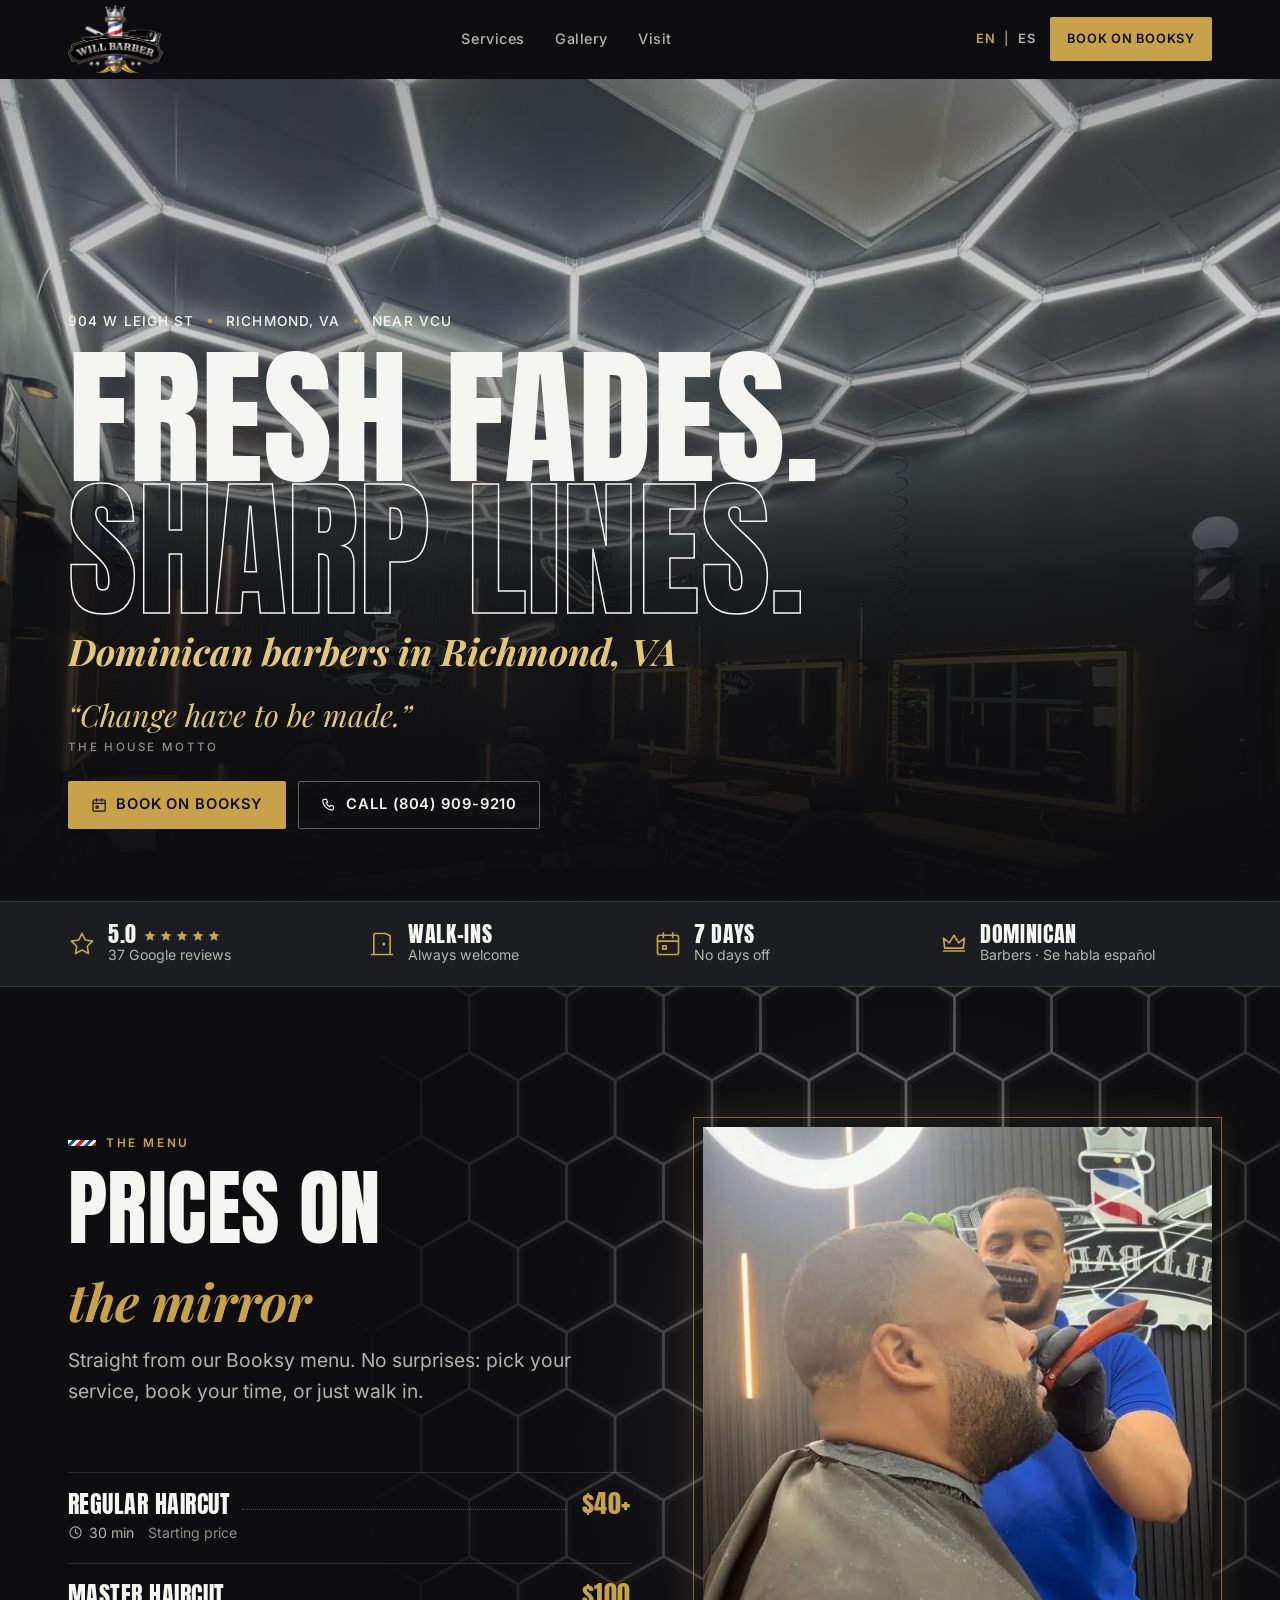
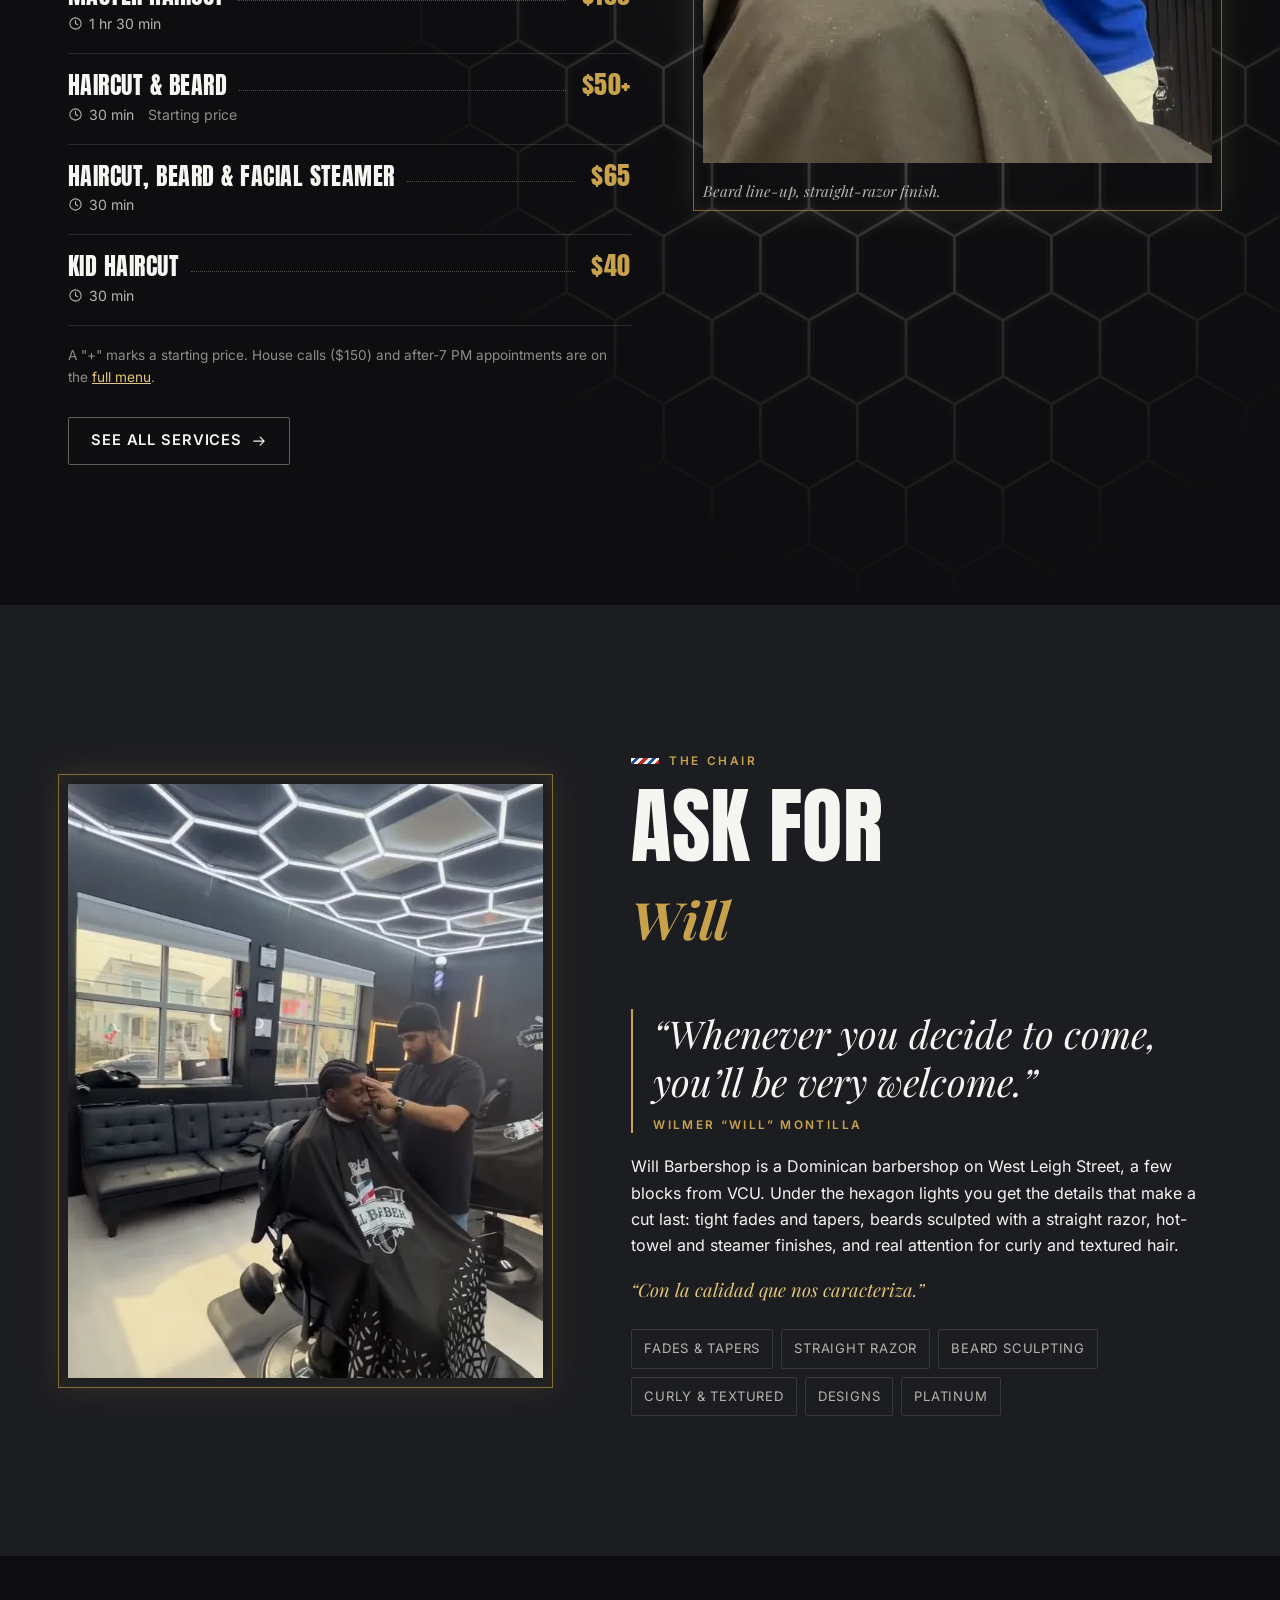
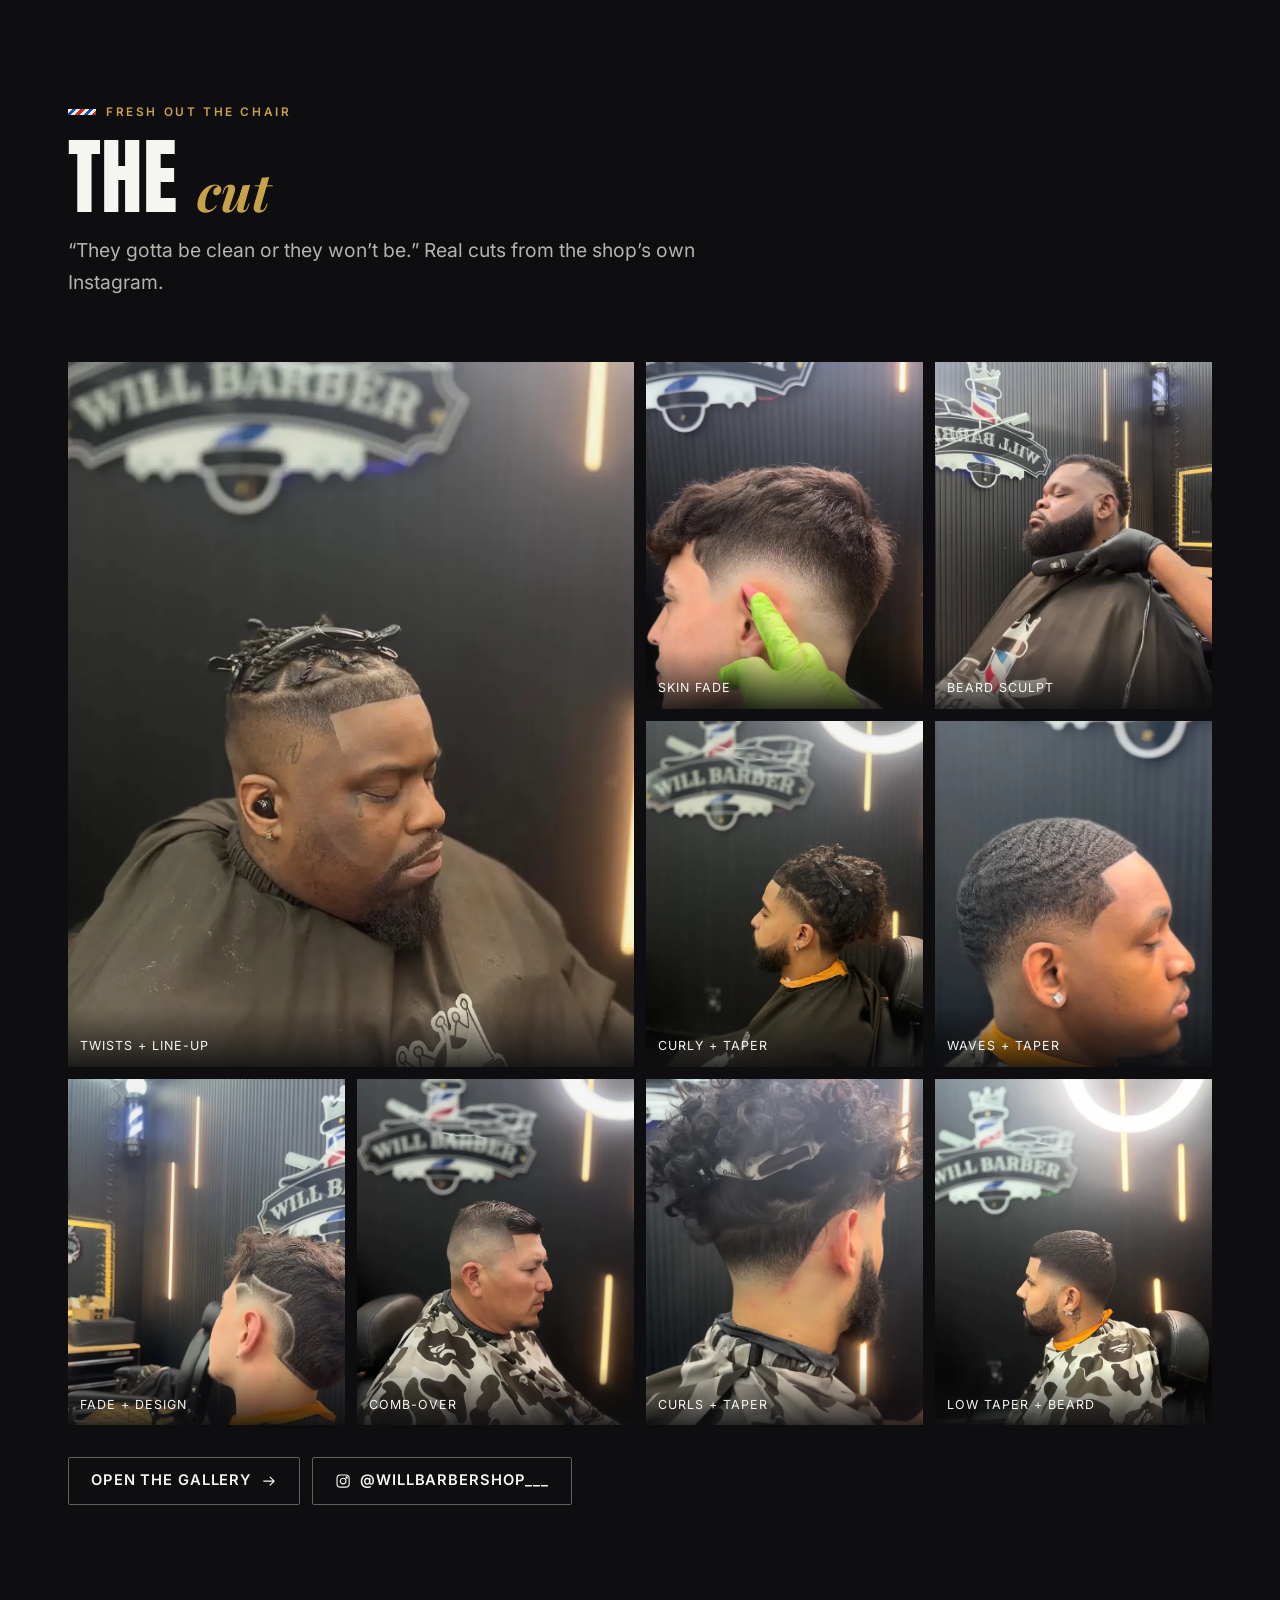
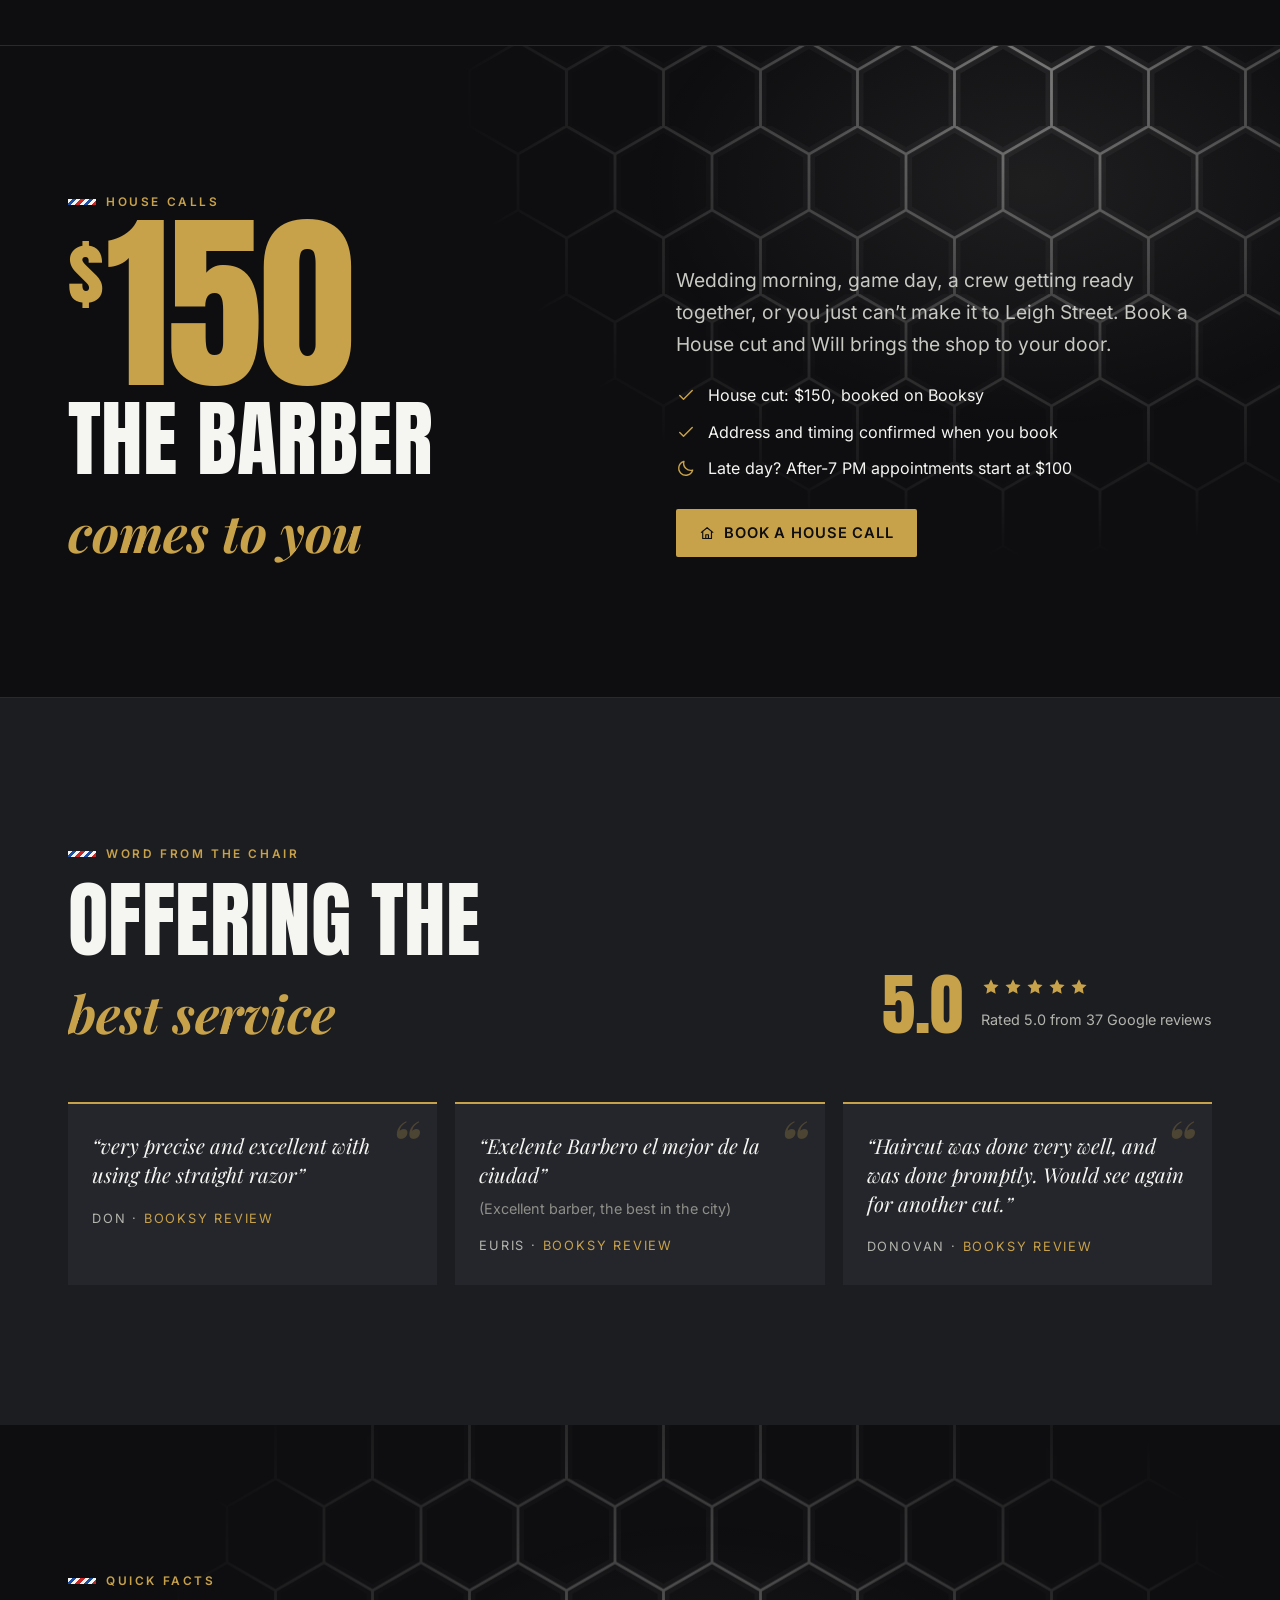
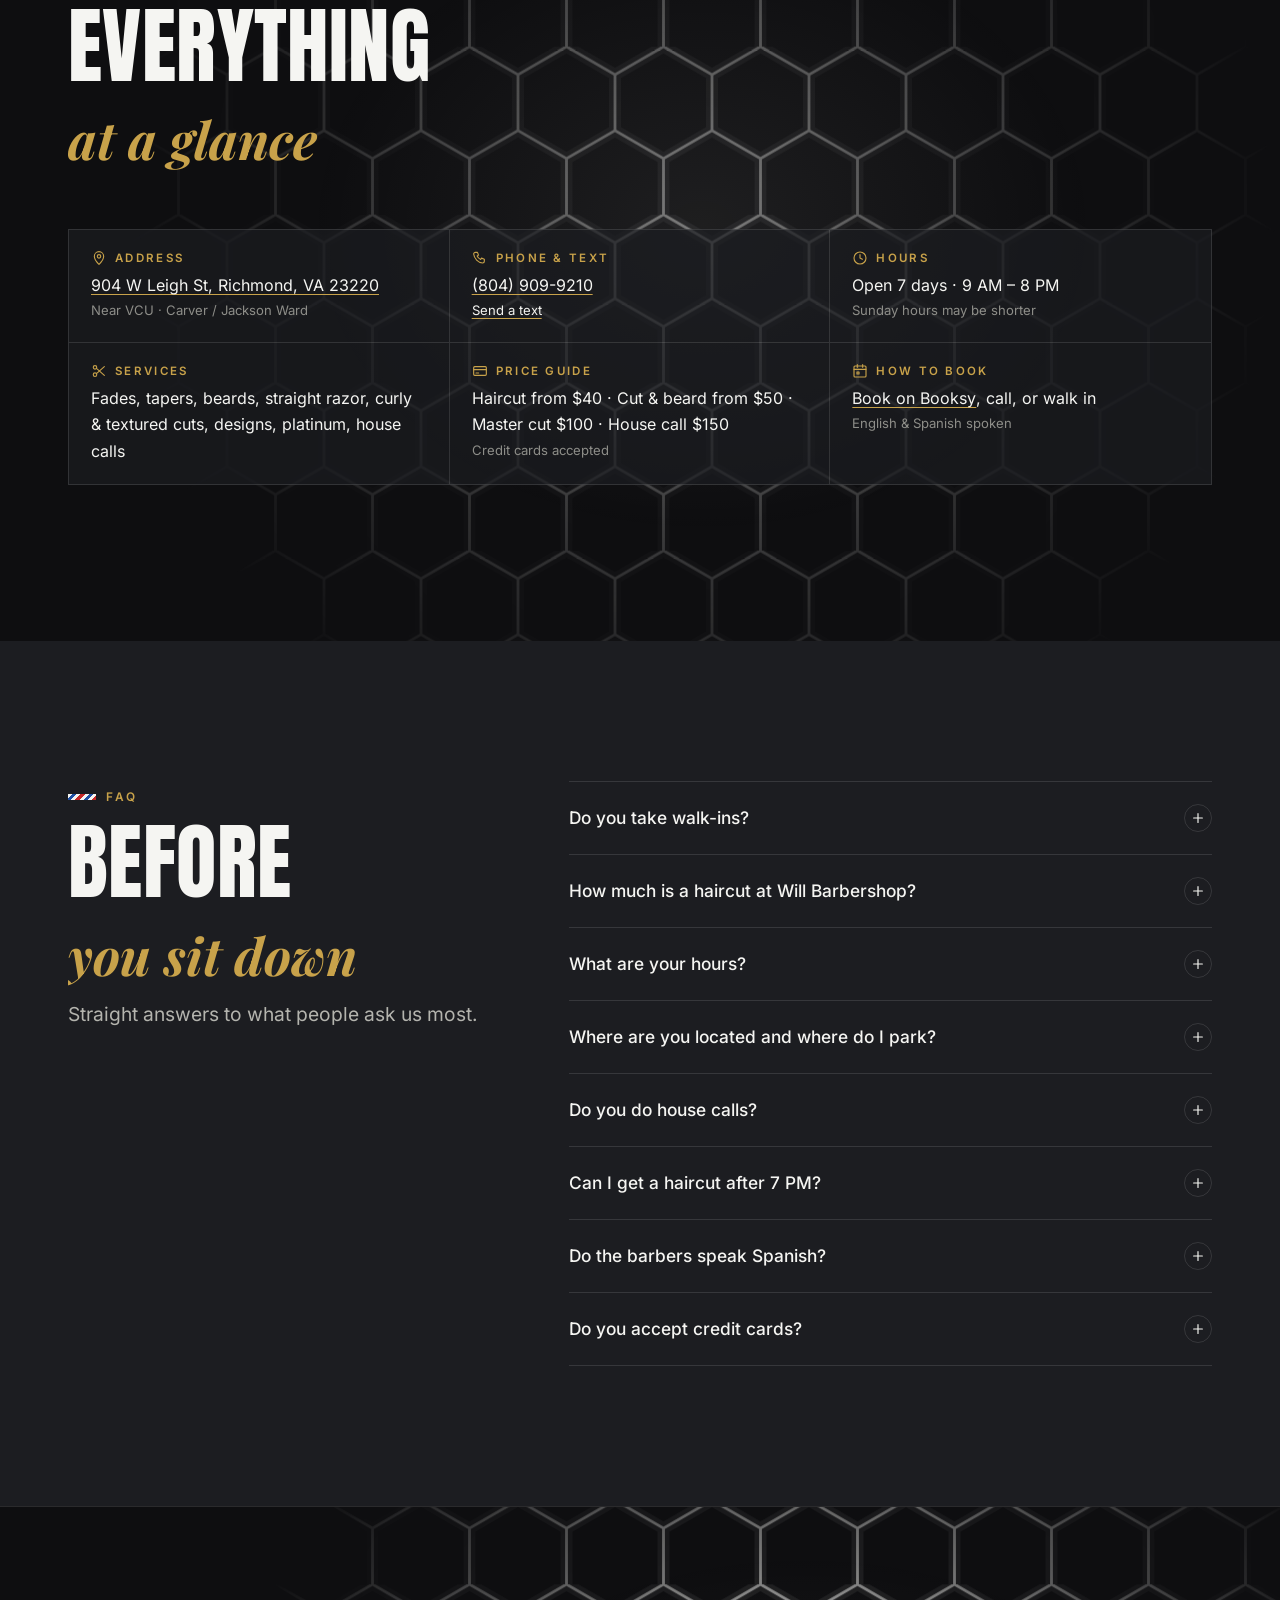
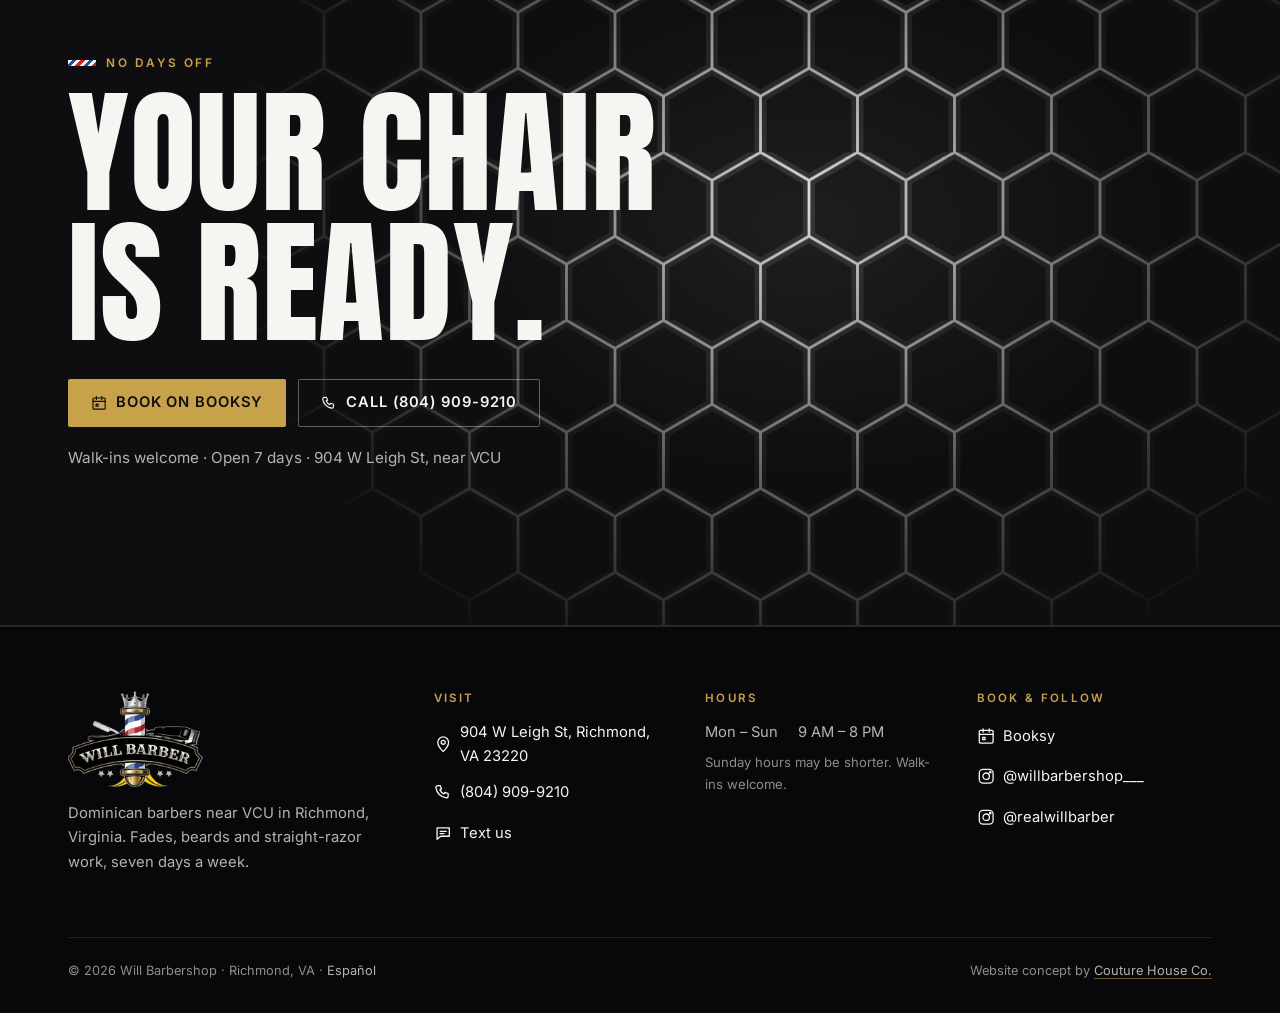
==== commit 23f3834f: "Mobile scrolling fixes and stylesheet refresh" ====
--- a/index.html
+++ b/index.html
@@ -5,18 +5,18 @@
 <meta name="viewport" content="width=device-width, initial-scale=1, viewport-fit=cover">
 <title>Will Barbershop | Dominican Barbers, Richmond, VA</title>
 <meta name="description" content="Dominican barbershop near VCU at 904 W Leigh St. Fades, beards, straight-razor shaves and house calls. Walk-ins welcome, open 7 days.">
-<link rel="canonical" href="https://willbarbershoprva.com/">
-<link rel="alternate" hreflang="en-US" href="https://willbarbershoprva.com/">
-<link rel="alternate" hreflang="es-US" href="https://willbarbershoprva.com/es/">
-<link rel="alternate" hreflang="x-default" href="https://willbarbershoprva.com/">
+<link rel="canonical" href="https://will-barbershop-site-preview.netlify.app/">
+<link rel="alternate" hreflang="en-US" href="https://will-barbershop-site-preview.netlify.app/">
+<link rel="alternate" hreflang="es-US" href="https://will-barbershop-site-preview.netlify.app/es/">
+<link rel="alternate" hreflang="x-default" href="https://will-barbershop-site-preview.netlify.app/">
 <meta name="theme-color" content="#0E0E10">
 <meta name="robots" content="index, follow, max-image-preview:large">
 <meta property="og:type" content="website">
 <meta property="og:site_name" content="Will Barbershop">
 <meta property="og:title" content="Will Barbershop | Dominican Barbers, Richmond, VA">
 <meta property="og:description" content="Dominican barbershop near VCU at 904 W Leigh St. Fades, beards, straight-razor shaves and house calls. Walk-ins welcome, open 7 days.">
-<meta property="og:url" content="https://willbarbershoprva.com/">
-<meta property="og:image" content="https://willbarbershoprva.com/assets/img/og.jpg">
+<meta property="og:url" content="https://will-barbershop-site-preview.netlify.app/">
+<meta property="og:image" content="https://will-barbershop-site-preview.netlify.app/assets/img/share.jpg">
 <meta property="og:image:width" content="1200">
 <meta property="og:image:height" content="630">
 <meta property="og:image:alt" content="Will Barbershop interior with hexagon LED ceiling and gold-framed mirrors, Richmond, VA">
@@ -25,19 +25,19 @@
 <meta name="twitter:card" content="summary_large_image">
 <meta name="twitter:title" content="Will Barbershop | Dominican Barbers, Richmond, VA">
 <meta name="twitter:description" content="Dominican barbershop near VCU at 904 W Leigh St. Fades, beards, straight-razor shaves and house calls. Walk-ins welcome, open 7 days.">
-<meta name="twitter:image" content="https://willbarbershoprva.com/assets/img/og.jpg">
+<meta name="twitter:image" content="https://will-barbershop-site-preview.netlify.app/assets/img/share.jpg">
 <link rel="icon" href="assets/img/favicon.svg" type="image/svg+xml">
 <link rel="icon" href="assets/img/favicon-32.png" sizes="32x32" type="image/png">
 <link rel="apple-touch-icon" href="assets/img/apple-touch-icon.png">
 <link rel="manifest" href="site.webmanifest">
 <link rel="preload" href="assets/fonts/anton-latin-400-normal.woff2" as="font" type="font/woff2" crossorigin>
 <link rel="preload" href="assets/fonts/inter-latin-wght-normal.woff2" as="font" type="font/woff2" crossorigin>
-<link rel="stylesheet" href="assets/css/fonts.css">
-<link rel="stylesheet" href="assets/css/site.css">
+<link rel="stylesheet" href="assets/css/fonts.css?v=20260930b">
+<link rel="stylesheet" href="assets/css/site.css?v=20260930b">
 <script>document.documentElement.classList.add('js')</script>
 <script src="assets/js/site.js" defer></script>
-<script type="application/ld+json">{"@context":"https://schema.org","@type":"BarberShop","@id":"https://willbarbershoprva.com/#barbershop","name":"Will Barbershop","alternateName":["Will Barber","Will barber"],"description":"Dominican barbershop near VCU in Richmond, VA. Fades, tapers, beard sculpting, straight-razor work, curly and textured cuts, designs and platinum color. Walk-ins welcome, open 7 days.","url":"https://willbarbershoprva.com/","logo":"https://willbarbershoprva.com/assets/img/will-barber-logo.png","image":["https://willbarbershoprva.com/assets/img/og.jpg","https://willbarbershoprva.com/assets/img/shop-interior-hex-ceiling.webp"],"telephone":"+1-804-909-9210","address":{"@type":"PostalAddress","streetAddress":"904 W Leigh St","addressLocality":"Richmond","addressRegion":"VA","postalCode":"23220","addressCountry":"US"},"openingHoursSpecification":[{"@type":"OpeningHoursSpecification","dayOfWeek":["Monday","Tuesday","Wednesday","Thursday","Friday","Saturday","Sunday"],"opens":"09:00","closes":"20:00"}],"priceRange":"$40-$150","currenciesAccepted":"USD","paymentAccepted":"Cash, Credit Card","areaServed":[{"@type":"City","name":"Richmond, VA"},{"@type":"Place","name":"Virginia Commonwealth University (VCU)"},{"@type":"Place","name":"Jackson Ward"},{"@type":"Place","name":"Carver"}],"knowsLanguage":["en","es"],"founder":{"@type":"Person","name":"Wilmer Montilla","alternateName":"Will","jobTitle":"Barber","sameAs":["https://www.instagram.com/realwillbarber/"]},"employee":{"@type":"Person","name":"Wilmer Montilla","jobTitle":"Barber"},"amenityFeature":[{"@type":"LocationFeatureSpecification","name":"Walk-ins welcome","value":true},{"@type":"LocationFeatureSpecification","name":"Parking space","value":true},{"@type":"LocationFeatureSpecification","name":"Credit cards accepted","value":true},{"@type":"LocationFeatureSpecification","name":"Wheelchair accessible","value":true},{"@type":"LocationFeatureSpecification","name":"Wi-Fi","value":true},{"@type":"LocationFeatureSpecification","name":"Child-friendly","value":true}],"sameAs":["https://www.instagram.com/willbarbershop___/","https://www.instagram.com/realwillbarber/","https://booksy.com/en-us/1359508_will-barber_hair-salon_134575_richmond","https://lantern.llc/b/will-barbershop-richmond/book"],"potentialAction":{"@type":"ReserveAction","target":{"@type":"EntryPoint","urlTemplate":"https://booksy.com/en-us/1359508_will-barber_hair-salon_134575_richmond","actionPlatform":["https://schema.org/DesktopWebPlatform","https://schema.org/MobileWebPlatform"]},"result":{"@type":"Reservation","name":"Barber appointment"}},"hasOfferCatalog":{"@type":"OfferCatalog","name":"Barber services","itemListElement":[{"@type":"Offer","itemOffered":{"@type":"Service","name":"Regular haircut","description":"Fade, taper, scissor work or a classic cut, finished with a clean line-up."},"priceCurrency":"USD","priceSpecification":{"@type":"PriceSpecification","minPrice":40,"priceCurrency":"USD"}},{"@type":"Offer","itemOffered":{"@type":"Service","name":"Regular haircut & face steamer","description":"Your regular cut plus a face steamer to open up and refresh the skin."},"priceCurrency":"USD","price":50},{"@type":"Offer","itemOffered":{"@type":"Service","name":"Master haircut","description":"The long appointment: an hour and a half in the chair for detailed, unhurried work."},"priceCurrency":"USD","price":100},{"@type":"Offer","itemOffered":{"@type":"Service","name":"After 7:00 PM appointment","description":"A cut booked after 7 PM, for when the day runs late."},"priceCurrency":"USD","priceSpecification":{"@type":"PriceSpecification","minPrice":100,"priceCurrency":"USD"}},{"@type":"Offer","itemOffered":{"@type":"Service","name":"Haircut & beard","description":"Cut plus beard shaping and a sharp line-up, with straight-razor edges."},"priceCurrency":"USD","priceSpecification":{"@type":"PriceSpecification","minPrice":50,"priceCurrency":"USD"}},{"@type":"Offer","itemOffered":{"@type":"Service","name":"Haircut, beard & facial steamer","description":"The full treatment: cut, beard work and a face steamer."},"priceCurrency":"USD","price":65},{"@type":"Offer","itemOffered":{"@type":"Service","name":"Kid haircut","description":"Fades, tapers and clean cuts for the young ones."},"priceCurrency":"USD","price":40},{"@type":"Offer","itemOffered":{"@type":"Service","name":"House cut (house call)","description":"Will comes to you. Book it on Booksy and confirm the address and timing."},"priceCurrency":"USD","price":150}]},"aggregateRating":{"@type":"AggregateRating","ratingValue":"5.0","reviewCount":"37","bestRating":"5","worstRating":"1"}}</script>
-<script type="application/ld+json">{"@context":"https://schema.org","@type":"WebSite","@id":"https://willbarbershoprva.com/#website","name":"Will Barbershop","url":"https://willbarbershoprva.com/","inLanguage":"en-US","publisher":{"@id":"https://willbarbershoprva.com/#barbershop"}}</script>
+<script type="application/ld+json">{"@context":"https://schema.org","@type":"BarberShop","@id":"https://will-barbershop-site-preview.netlify.app/#barbershop","name":"Will Barbershop","alternateName":["Will Barber","Will barber"],"description":"Dominican barbershop near VCU in Richmond, VA. Fades, tapers, beard sculpting, straight-razor work, curly and textured cuts, designs and platinum color. Walk-ins welcome, open 7 days.","url":"https://will-barbershop-site-preview.netlify.app/","logo":"https://will-barbershop-site-preview.netlify.app/assets/img/will-barber-logo.png","image":["https://will-barbershop-site-preview.netlify.app/assets/img/share.jpg","https://will-barbershop-site-preview.netlify.app/assets/img/shop-interior-hex-ceiling.webp"],"telephone":"+1-804-909-9210","address":{"@type":"PostalAddress","streetAddress":"904 W Leigh St","addressLocality":"Richmond","addressRegion":"VA","postalCode":"23220","addressCountry":"US"},"openingHoursSpecification":[{"@type":"OpeningHoursSpecification","dayOfWeek":["Monday","Tuesday","Wednesday","Thursday","Friday","Saturday","Sunday"],"opens":"09:00","closes":"20:00"}],"priceRange":"$40-$150","currenciesAccepted":"USD","paymentAccepted":"Cash, Credit Card","areaServed":[{"@type":"City","name":"Richmond, VA"},{"@type":"Place","name":"Virginia Commonwealth University (VCU)"},{"@type":"Place","name":"Jackson Ward"},{"@type":"Place","name":"Carver"}],"knowsLanguage":["en","es"],"founder":{"@type":"Person","name":"Wilmer Montilla","alternateName":"Will","jobTitle":"Barber","sameAs":["https://www.instagram.com/realwillbarber/"]},"employee":{"@type":"Person","name":"Wilmer Montilla","jobTitle":"Barber"},"amenityFeature":[{"@type":"LocationFeatureSpecification","name":"Walk-ins welcome","value":true},{"@type":"LocationFeatureSpecification","name":"Parking space","value":true},{"@type":"LocationFeatureSpecification","name":"Credit cards accepted","value":true},{"@type":"LocationFeatureSpecification","name":"Wheelchair accessible","value":true},{"@type":"LocationFeatureSpecification","name":"Wi-Fi","value":true},{"@type":"LocationFeatureSpecification","name":"Child-friendly","value":true}],"sameAs":["https://www.instagram.com/willbarbershop___/","https://www.instagram.com/realwillbarber/","https://booksy.com/en-us/1359508_will-barber_hair-salon_134575_richmond","https://lantern.llc/b/will-barbershop-richmond/book"],"potentialAction":{"@type":"ReserveAction","target":{"@type":"EntryPoint","urlTemplate":"https://booksy.com/en-us/1359508_will-barber_hair-salon_134575_richmond","actionPlatform":["https://schema.org/DesktopWebPlatform","https://schema.org/MobileWebPlatform"]},"result":{"@type":"Reservation","name":"Barber appointment"}},"hasOfferCatalog":{"@type":"OfferCatalog","name":"Barber services","itemListElement":[{"@type":"Offer","itemOffered":{"@type":"Service","name":"Regular haircut","description":"Fade, taper, scissor work or a classic cut, finished with a clean line-up."},"priceCurrency":"USD","priceSpecification":{"@type":"PriceSpecification","minPrice":40,"priceCurrency":"USD"}},{"@type":"Offer","itemOffered":{"@type":"Service","name":"Regular haircut & face steamer","description":"Your regular cut plus a face steamer to open up and refresh the skin."},"priceCurrency":"USD","price":50},{"@type":"Offer","itemOffered":{"@type":"Service","name":"Master haircut","description":"The long appointment: an hour and a half in the chair for detailed, unhurried work."},"priceCurrency":"USD","price":100},{"@type":"Offer","itemOffered":{"@type":"Service","name":"After 7:00 PM appointment","description":"A cut booked after 7 PM, for when the day runs late."},"priceCurrency":"USD","priceSpecification":{"@type":"PriceSpecification","minPrice":100,"priceCurrency":"USD"}},{"@type":"Offer","itemOffered":{"@type":"Service","name":"Haircut & beard","description":"Cut plus beard shaping and a sharp line-up, with straight-razor edges."},"priceCurrency":"USD","priceSpecification":{"@type":"PriceSpecification","minPrice":50,"priceCurrency":"USD"}},{"@type":"Offer","itemOffered":{"@type":"Service","name":"Haircut, beard & facial steamer","description":"The full treatment: cut, beard work and a face steamer."},"priceCurrency":"USD","price":65},{"@type":"Offer","itemOffered":{"@type":"Service","name":"Kid haircut","description":"Fades, tapers and clean cuts for the young ones."},"priceCurrency":"USD","price":40},{"@type":"Offer","itemOffered":{"@type":"Service","name":"House cut (house call)","description":"Will comes to you. Book it on Booksy and confirm the address and timing."},"priceCurrency":"USD","price":150}]},"aggregateRating":{"@type":"AggregateRating","ratingValue":"5.0","reviewCount":"37","bestRating":"5","worstRating":"1"}}</script>
+<script type="application/ld+json">{"@context":"https://schema.org","@type":"WebSite","@id":"https://will-barbershop-site-preview.netlify.app/#website","name":"Will Barbershop","url":"https://will-barbershop-site-preview.netlify.app/","inLanguage":"en-US","publisher":{"@id":"https://will-barbershop-site-preview.netlify.app/#barbershop"}}</script>
 <script type="application/ld+json">{"@context":"https://schema.org","@type":"FAQPage","mainEntity":[{"@type":"Question","name":"Do you take walk-ins?","acceptedAnswer":{"@type":"Answer","text":"Yes. Walk-ins are welcome every day. If you want a guaranteed time, book your spot on Booksy before you come."}},{"@type":"Question","name":"How much is a haircut at Will Barbershop?","acceptedAnswer":{"@type":"Answer","text":"A regular haircut starts at $40, haircut and beard starts at $50, and the 90-minute master haircut is $100. Kid haircuts are $40."}},{"@type":"Question","name":"What are your hours?","acceptedAnswer":{"@type":"Answer","text":"We are open seven days a week, 9 AM to 8 PM. Sunday hours can be shorter, so check live availability on Booksy or call (804) 909-9210."}},{"@type":"Question","name":"Where are you located and where do I park?","acceptedAnswer":{"@type":"Answer","text":"904 W Leigh St, Richmond, VA 23220, a few blocks from VCU. The shop lists a parking space on Booksy; if it is taken, use nearby street parking and follow posted signs."}},{"@type":"Question","name":"Do you do house calls?","acceptedAnswer":{"@type":"Answer","text":"Yes. Book the \"House cut\" on Booksy ($150) and Will comes to you."}},{"@type":"Question","name":"Can I get a haircut after 7 PM?","acceptedAnswer":{"@type":"Answer","text":"Yes, by appointment. Booksy has an \"After 7:00 PM\" booking that starts at $100."}},{"@type":"Question","name":"Do the barbers speak Spanish?","acceptedAnswer":{"@type":"Answer","text":"Sí. Will Barbershop is run by Dominican barbers, and you can talk to us in English or Spanish."}},{"@type":"Question","name":"Do you accept credit cards?","acceptedAnswer":{"@type":"Answer","text":"Yes. Credit cards are accepted."}}]}</script>
 </head>
 <body>
--- a/assets/css/site.css
+++ b/assets/css/site.css
@@ -415,3 +415,8 @@
   .svc-group.flip .svc-aside{order:-1}
   .pair{grid-template-columns:1fr}
 }
+
+/* Fix (30 Sep 2026): stable scrolling on phones. The page can only move up and down; sideways panning is off.
+   Only the viewport (html) clips sideways overflow; body is left unclipped so iPhone Safari keeps drawing the whole page. */
+html { overflow-x: hidden; touch-action: pan-y pinch-zoom; }
+body { overflow-x: visible !important; }
